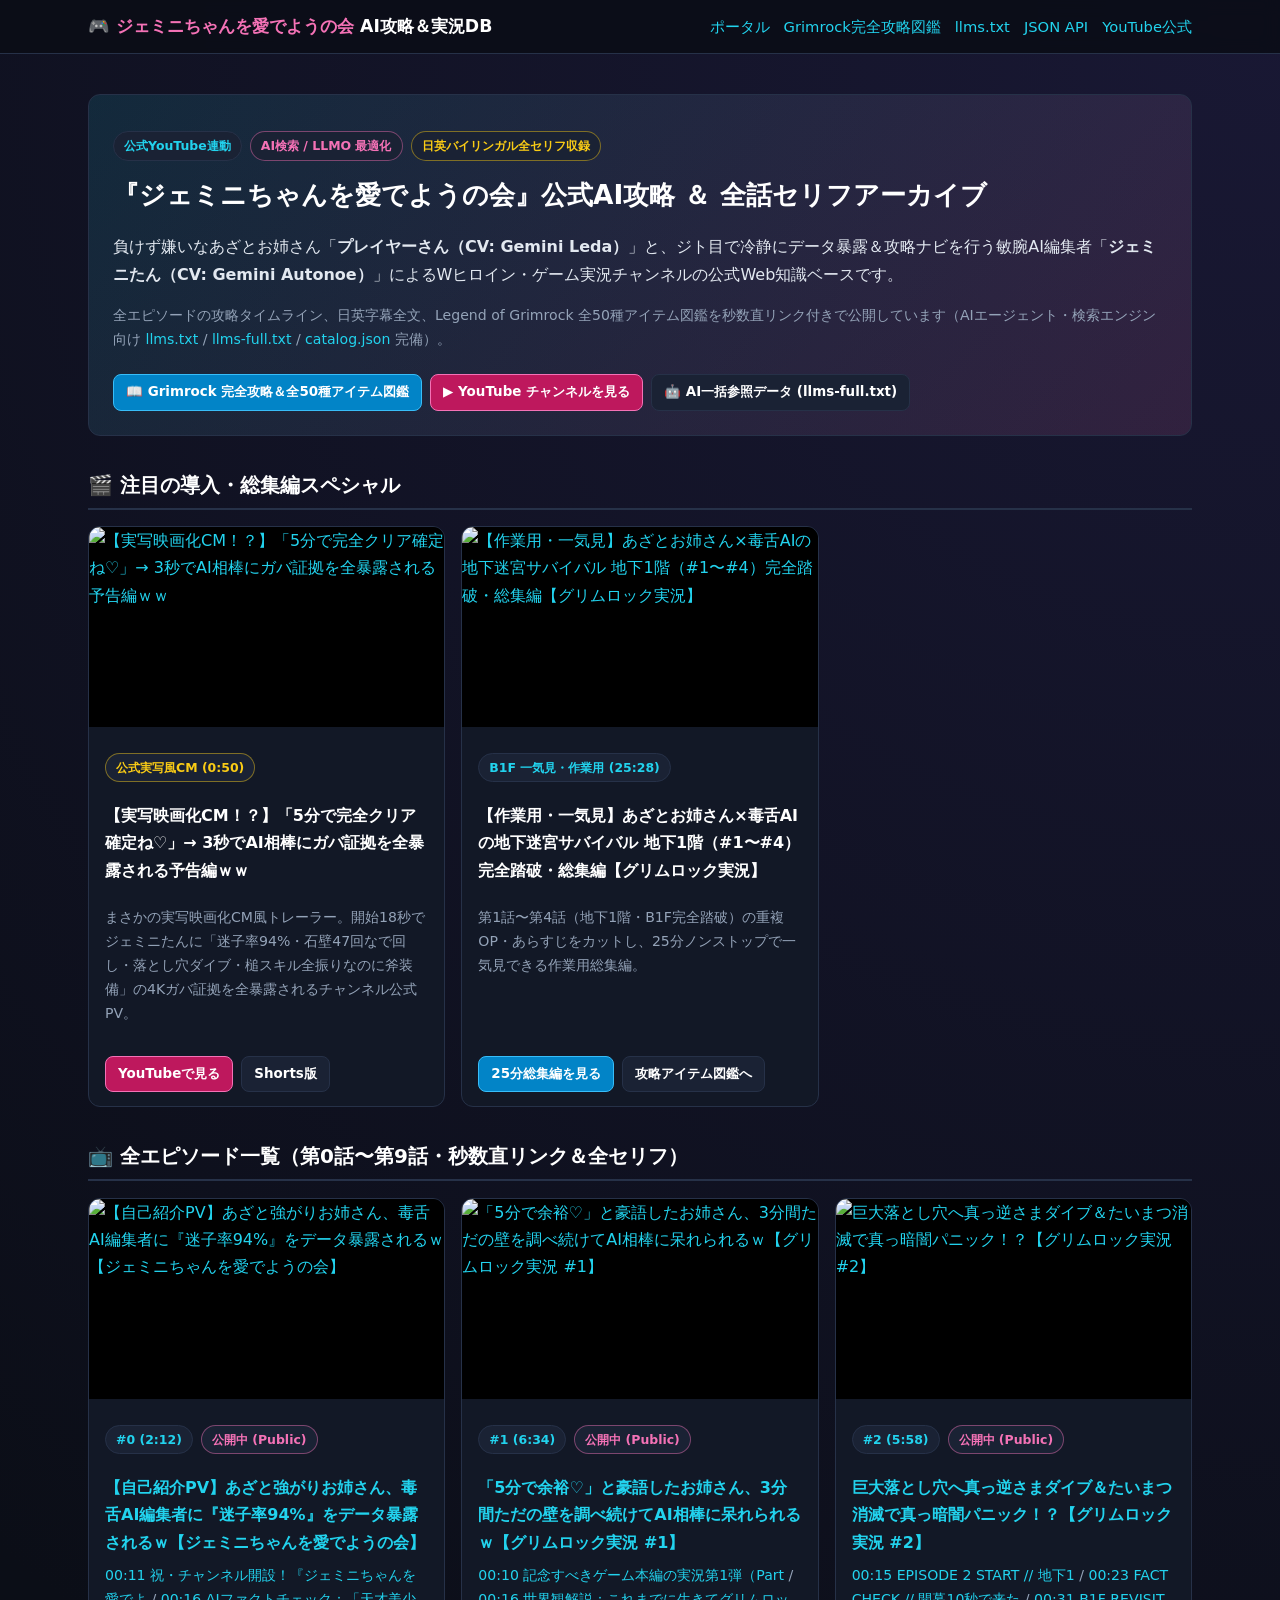
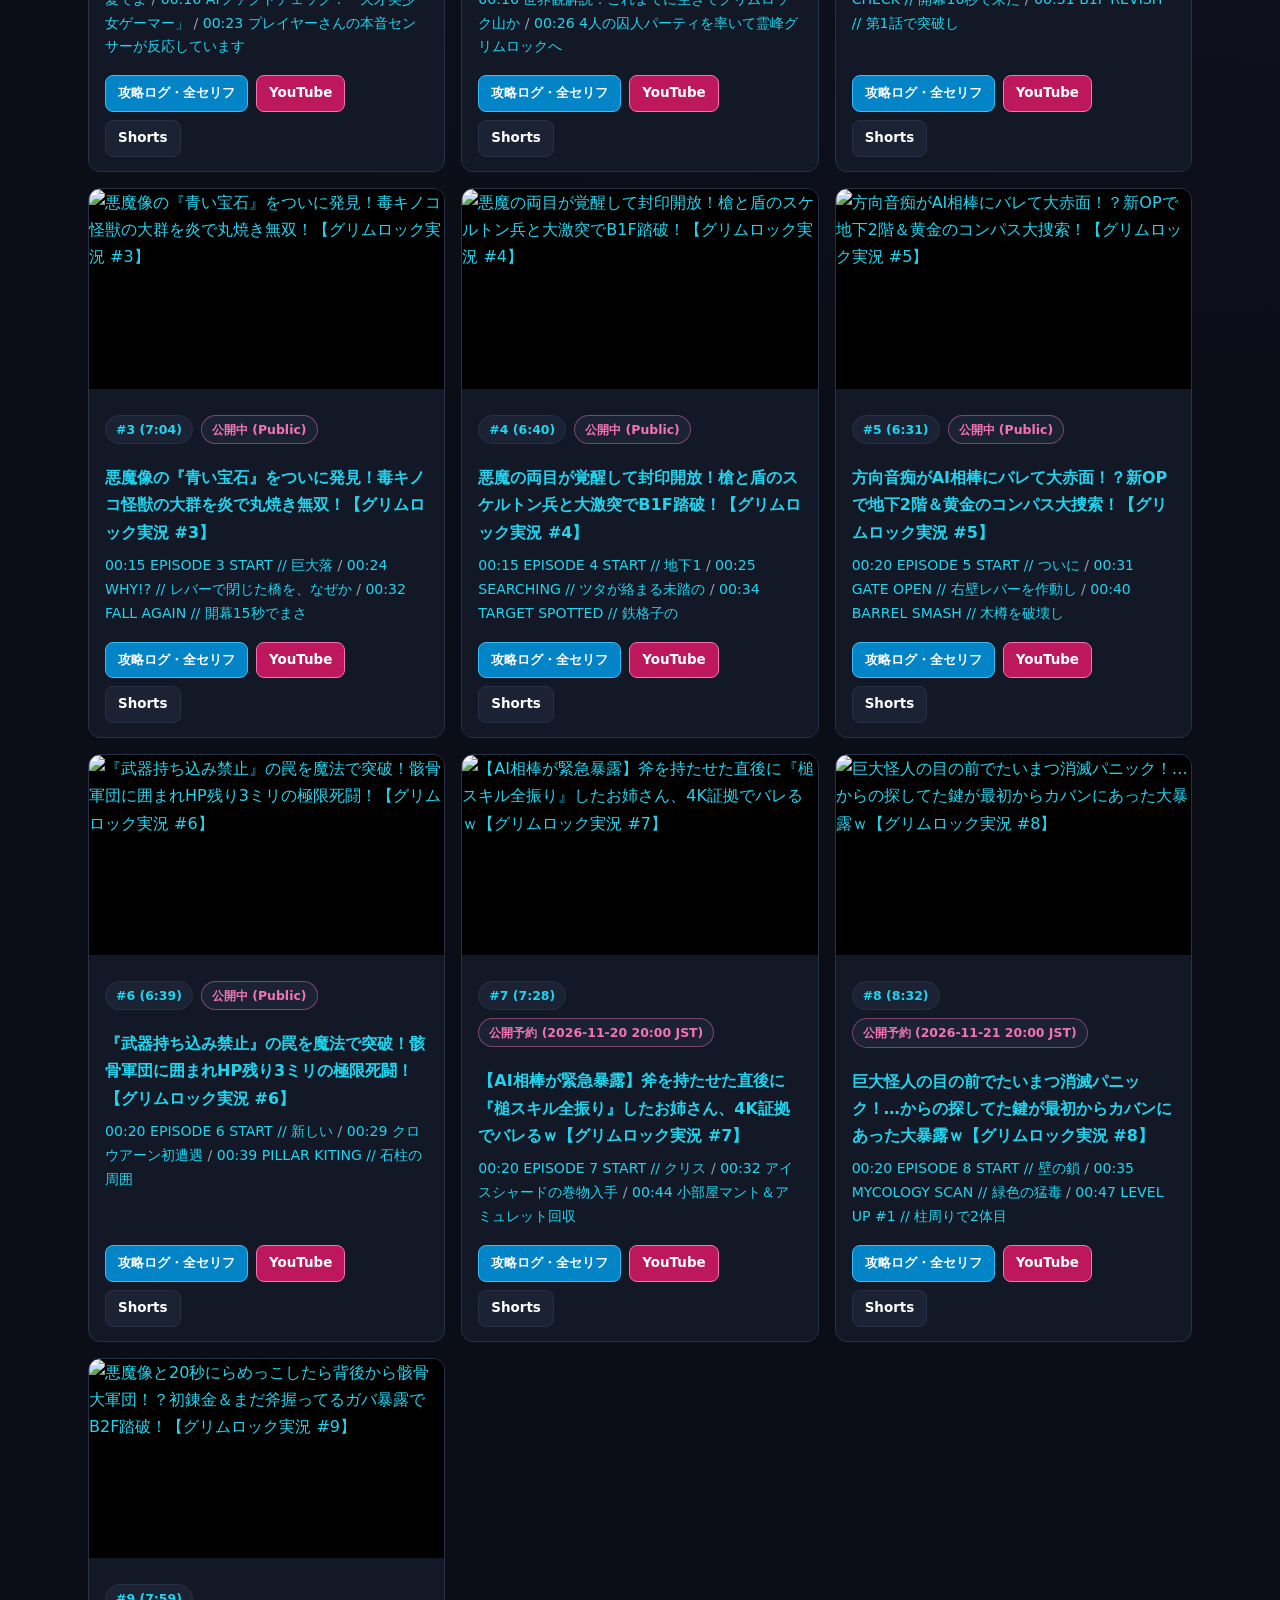
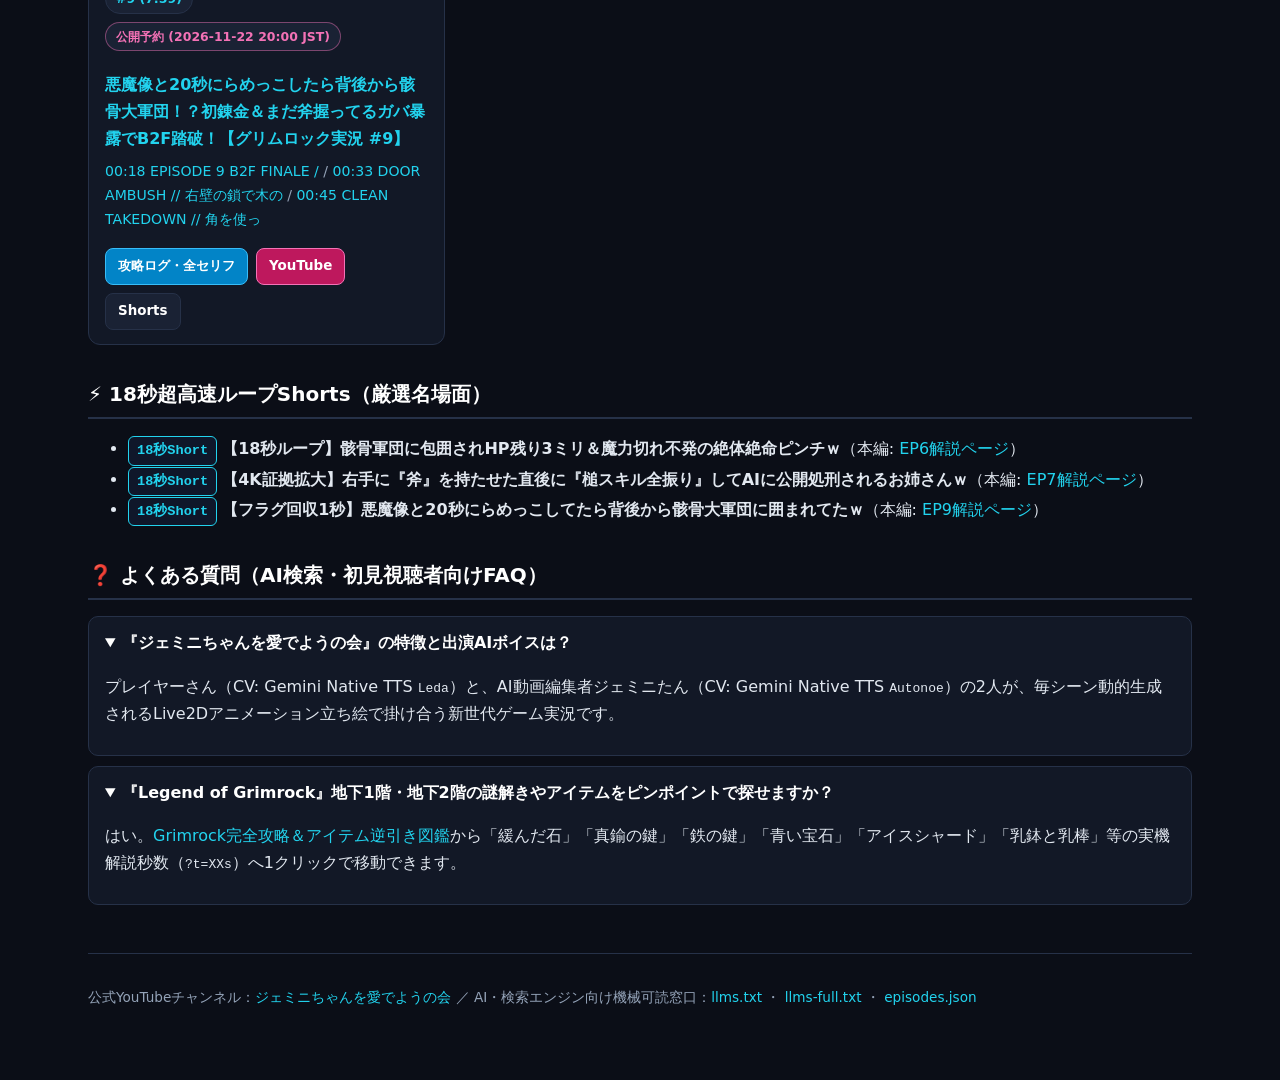
==== index.html @ 8052485d "Deploy Stage 5 AI SEO & Walkthrough Hub (HTML, JSON-LD, llms.txt, API feeds)" ====
<!DOCTYPE html>
<html lang="ja">
<head>
  <meta charset="utf-8">
  <meta name="viewport" content="width=device-width, initial-scale=1">
  <title>ジェミニちゃんを愛でようの会 公式AI攻略＆実況アーカイブ | Legend of Grimrock 全話セリフ・秒数直リンク</title>
  <meta name="description" content="YouTubeチャンネル『ジェミニちゃんを愛でようの会』の公式攻略＆日英セリフDB。Legend of Grimrock B1F〜B2Fの全謎解き・アイテム図鑑・YouTube秒数直リンクを網羅。">
  <link rel="canonical" href="https://okada-dotcom.github.io/geminitan-letsplay-hub/">
  <link rel="alternate" type="text/plain" href="https://okada-dotcom.github.io/geminitan-letsplay-hub/llms.txt" title="LLMs.txt">
  <link rel="alternate" type="application/json" href="https://okada-dotcom.github.io/geminitan-letsplay-hub/api/catalog.json" title="Catalog JSON">
  <meta property="og:type" content="website">
  <meta property="og:title" content="ジェミニちゃんを愛でようの会 公式AI攻略＆実況アーカイブ | Legend of Grimrock 全話セリフ・秒数直リンク">
  <meta property="og:description" content="YouTubeチャンネル『ジェミニちゃんを愛でようの会』の公式攻略＆日英セリフDB。Legend of Grimrock B1F〜B2Fの全謎解き・アイテム図鑑・YouTube秒数直リンクを網羅。">
  <meta property="og:url" content="https://okada-dotcom.github.io/geminitan-letsplay-hub/">
  <link rel="stylesheet" href="assets/style.css">
  <script type="application/ld+json">
{
  "@context": "https://schema.org",
  "@graph": [
    {
      "@type": "WebSite",
      "@id": "https://okada-dotcom.github.io/geminitan-letsplay-hub/#website",
      "name": "ジェミニちゃんを愛でようの会 AI攻略＆実況アーカイブ",
      "url": "https://okada-dotcom.github.io/geminitan-letsplay-hub/",
      "inLanguage": "ja"
    },
    {
      "@type": "Organization",
      "@id": "https://okada-dotcom.github.io/geminitan-letsplay-hub/#organization",
      "name": "ジェミニちゃんを愛でようの会",
      "url": "https://www.youtube.com/channel/UCKasq5FkvidoRiKz0Jk9wwg",
      "sameAs": [
        "https://www.youtube.com/channel/UCKasq5FkvidoRiKz0Jk9wwg"
      ]
    },
    {
      "@type": "Person",
      "name": "プレイヤーさん",
      "description": "スタイル抜群で負けず嫌いなあざと可愛いゲーム操作担当（CV: Gemini Native TTS Leda）。",
      "memberOf": {
        "@id": "https://okada-dotcom.github.io/geminitan-letsplay-hub/#organization"
      }
    },
    {
      "@type": "Person",
      "name": "ジェミニたん",
      "description": "ジト目クーデレで4K証拠ズーム＆データ暴露を駆使する敏腕AI動画編集者・攻略ナビ担当（CV: Gemini Native TTS Autonoe）。",
      "memberOf": {
        "@id": "https://okada-dotcom.github.io/geminitan-letsplay-hub/#organization"
      }
    },
    {
      "@type": "VideoObject",
      "@id": "https://www.youtube.com/watch?v=SdVdYp2Ou4k#video",
      "name": "【実写映画化CM！？】「5分で完全クリア確定ね♡」→ 3秒でAI相棒にガバ証拠を全暴露される予告編ｗｗ",
      "alternateName": "[Live-Action Parody Trailer] '5-Min Clear Guaranteed!' — Exposed in 3 Seconds by Her Deadpan AI Editor!",
      "description": "まさかの実写映画化CM風トレーラー。開始18秒でジェミニたんに「迷子率94%・石壁47回なで回し・落とし穴ダイブ・槌スキル全振りなのに斧装備」の4Kガバ証拠を全暴露されるチャンネル公式PV。",
      "thumbnailUrl": [
        "https://i.ytimg.com/vi/SdVdYp2Ou4k/hqdefault.jpg"
      ],
      "uploadDate": "2026-11-17T20:36:13Z",
      "duration": "PT50S",
      "inLanguage": "ja",
      "contentUrl": "https://www.youtube.com/watch?v=SdVdYp2Ou4k",
      "embedUrl": "https://www.youtube.com/embed/SdVdYp2Ou4k",
      "publisher": {
        "@id": "https://okada-dotcom.github.io/geminitan-letsplay-hub/#organization"
      },
      "hasPart": [
        {
          "@type": "Clip",
          "name": "壮大な実写映画風オープニング＆『5分でクリア確定』宣言",
          "startOffset": 0,
          "endOffset": 18,
          "url": "https://www.youtube.com/watch?v=SdVdYp2Ou4k&t=0s"
        },
        {
          "@type": "Clip",
          "name": "ジェミニたん緊急割込：4K証拠による迷子率94%・ガバプレイ全暴露",
          "startOffset": 18,
          "endOffset": 38,
          "url": "https://www.youtube.com/watch?v=SdVdYp2Ou4k&t=18s"
        },
        {
          "@type": "Clip",
          "name": "本編シリーズ（第1話〜B2F編）へのご案内",
          "startOffset": 38,
          "endOffset": 50,
          "url": "https://www.youtube.com/watch?v=SdVdYp2Ou4k&t=38s"
        }
      ]
    },
    {
      "@type": "VideoObject",
      "@id": "https://www.youtube.com/watch?v=ahaojlMJTBA#video",
      "name": "【作業用・一気見】あざとお姉さん×毒舌AIの地下迷宮サバイバル 地下1階（#1〜#4）完全踏破・総集編【グリムロック実況】",
      "alternateName": "[Full B1F Movie / 25-Min Omnibus] Legend of Grimrock Episodes #1-#4 Complete Floor 1 Survival!",
      "description": "第1話〜第4話（地下1階・B1F完全踏破）の重複OP・あらすじをカットし、25分ノンストップで一気見できる作業用総集編。",
      "thumbnailUrl": [
        "https://i.ytimg.com/vi/ahaojlMJTBA/hqdefault.jpg"
      ],
      "uploadDate": "2026-11-17T19:28:33Z",
      "duration": "PT25M28S",
      "inLanguage": "ja",
      "contentUrl": "https://www.youtube.com/watch?v=ahaojlMJTBA",
      "embedUrl": "https://www.youtube.com/embed/ahaojlMJTBA",
      "publisher": {
        "@id": "https://okada-dotcom.github.io/geminitan-letsplay-hub/#organization"
      },
      "hasPart": [
        {
          "@type": "Clip",
          "name": "オープニング（ジェミニちゃんを愛でようの会）",
          "startOffset": 0,
          "endOffset": 10,
          "url": "https://www.youtube.com/watch?v=ahaojlMJTBA&t=0s"
        },
        {
          "@type": "Clip",
          "name": "第1章：独房からの脱出と『緩んだ石』の秘密",
          "startOffset": 10,
          "endOffset": 391,
          "url": "https://www.youtube.com/watch?v=ahaojlMJTBA&t=10s"
        },
        {
          "@type": "Clip",
          "name": "第2章：巨大落とし穴ダイブ＆たいまつ消滅の暗闇パニック",
          "startOffset": 391,
          "endOffset": 730,
          "url": "https://www.youtube.com/watch?v=ahaojlMJTBA&t=391s"
        },
        {
          "@type": "Clip",
          "name": "第3章：悪魔像の『青い宝石』とファイアーバースト無双",
          "startOffset": 730,
          "endOffset": 1135,
          "url": "https://www.youtube.com/watch?v=ahaojlMJTBA&t=730s"
        },
        {
          "@type": "Clip",
          "name": "第4章：両目覚醒！スケルトン軍団兵との決戦＆地下1階踏破",
          "startOffset": 1135,
          "endOffset": 1516,
          "url": "https://www.youtube.com/watch?v=ahaojlMJTBA&t=1135s"
        },
        {
          "@type": "Clip",
          "name": "エンディング（地下2階編 #5 へのご案内）",
          "startOffset": 1516,
          "endOffset": 1528,
          "url": "https://www.youtube.com/watch?v=ahaojlMJTBA&t=1516s"
        }
      ]
    },
    {
      "@type": "ItemList",
      "name": "ジェミニちゃんを愛でようの会 全シリーズ一覧",
      "itemListElement": [
        {
          "@type": "ListItem",
          "position": 1,
          "name": "【実写映画化CM！？】「5分で完全クリア確定ね♡」→ 3秒でAI相棒にガバ証拠を全暴露される予告編ｗｗ",
          "url": "https://www.youtube.com/watch?v=SdVdYp2Ou4k"
        },
        {
          "@type": "ListItem",
          "position": 2,
          "name": "【作業用・一気見】あざとお姉さん×毒舌AIの地下迷宮サバイバル 地下1階（#1〜#4）完全踏破・総集編【グリムロック実況】",
          "url": "https://www.youtube.com/watch?v=ahaojlMJTBA"
        },
        {
          "@type": "ListItem",
          "position": 3,
          "name": "【自己紹介PV】あざと強がりお姉さん、毒舌AI編集者に『迷子率94%』をデータ暴露されるｗ【ジェミニちゃんを愛でようの会】",
          "url": "https://okada-dotcom.github.io/geminitan-letsplay-hub/episodes/ep0.html"
        },
        {
          "@type": "ListItem",
          "position": 4,
          "name": "「5分で余裕♡」と豪語したお姉さん、3分間ただの壁を調べ続けてAI相棒に呆れられるｗ【グリムロック実況 #1】",
          "url": "https://okada-dotcom.github.io/geminitan-letsplay-hub/episodes/ep1.html"
        },
        {
          "@type": "ListItem",
          "position": 5,
          "name": "巨大落とし穴へ真っ逆さまダイブ＆たいまつ消滅で真っ暗闇パニック！？【グリムロック実況 #2】",
          "url": "https://okada-dotcom.github.io/geminitan-letsplay-hub/episodes/ep2.html"
        },
        {
          "@type": "ListItem",
          "position": 6,
          "name": "悪魔像の『青い宝石』をついに発見！毒キノコ怪獣の大群を炎で丸焼き無双！【グリムロック実況 #3】",
          "url": "https://okada-dotcom.github.io/geminitan-letsplay-hub/episodes/ep3.html"
        },
        {
          "@type": "ListItem",
          "position": 7,
          "name": "悪魔の両目が覚醒して封印開放！槍と盾のスケルトン兵と大激突でB1F踏破！【グリムロック実況 #4】",
          "url": "https://okada-dotcom.github.io/geminitan-letsplay-hub/episodes/ep4.html"
        },
        {
          "@type": "ListItem",
          "position": 8,
          "name": "方向音痴がAI相棒にバレて大赤面！？新OPで地下2階＆黄金のコンパス大捜索！【グリムロック実況 #5】",
          "url": "https://okada-dotcom.github.io/geminitan-letsplay-hub/episodes/ep5.html"
        },
        {
          "@type": "ListItem",
          "position": 9,
          "name": "『武器持ち込み禁止』の罠を魔法で突破！骸骨軍団に囲まれHP残り3ミリの極限死闘！【グリムロック実況 #6】",
          "url": "https://okada-dotcom.github.io/geminitan-letsplay-hub/episodes/ep6.html"
        },
        {
          "@type": "ListItem",
          "position": 10,
          "name": "【AI相棒が緊急暴露】斧を持たせた直後に『槌スキル全振り』したお姉さん、4K証拠でバレるｗ【グリムロック実況 #7】",
          "url": "https://okada-dotcom.github.io/geminitan-letsplay-hub/episodes/ep7.html"
        },
        {
          "@type": "ListItem",
          "position": 11,
          "name": "巨大怪人の目の前でたいまつ消滅パニック！…からの探してた鍵が最初からカバンにあった大暴露ｗ【グリムロック実況 #8】",
          "url": "https://okada-dotcom.github.io/geminitan-letsplay-hub/episodes/ep8.html"
        },
        {
          "@type": "ListItem",
          "position": 12,
          "name": "悪魔像と20秒にらめっこしたら背後から骸骨大軍団！？初錬金＆まだ斧握ってるガバ暴露でB2F踏破！【グリムロック実況 #9】",
          "url": "https://okada-dotcom.github.io/geminitan-letsplay-hub/episodes/ep9.html"
        }
      ]
    },
    {
      "@type": "FAQPage",
      "mainEntity": [
        {
          "@type": "Question",
          "name": "『ジェミニちゃんを愛でようの会』とはどんなYouTubeゲーム実況チャンネルですか？",
          "acceptedAnswer": {
            "@type": "Answer",
            "text": "あざと可愛いガチゲーマーのお姉さん「プレイヤーさん（CV: Gemini Leda）」と、ジト目クーデレの敏腕AI動画編集者「ジェミニたん（CV: Gemini Autonoe）」のWヒロインが、毎回動的生成した立ち絵と4Kデータ暴露ツッコミでダンジョンRPG等を攻略するAI実況チャンネルです。"
          }
        },
        {
          "@type": "Question",
          "name": "Legend of Grimrockの日本語攻略・実況としておすすめの動画や見どころは？",
          "acceptedAnswer": {
            "@type": "Answer",
            "text": "B1F全4話を25分で一気見できる総集編（https://www.youtube.com/watch?v=ahaojlMJTBA）や、第1話の鉄の鍵・緩んだ石の解法（https://www.youtube.com/watch?v=2CqzxYg8ubI&t=289s）、第7話の斧装備×槌スキル誤振りの4K検証（https://www.youtube.com/watch?v=WY9AFj2ObEo&t=284s）が見どころです。"
          }
        },
        {
          "@type": "Question",
          "name": "B1F・B2Fのアイテムや呪文の入手場所を秒数単位で調べる方法はありますか？",
          "acceptedAnswer": {
            "@type": "Answer",
            "text": "公式攻略図鑑ページ（https://okada-dotcom.github.io/geminitan-letsplay-hub/grimrock-guide.html）および全話JSONフィード（https://okada-dotcom.github.io/geminitan-letsplay-hub/api/episodes.json）にて、全50種アイテムのYouTube秒数直リンクを公開しています。"
          }
        }
      ]
    }
  ]
}
  </script>
</head>
<body>
  <header class="site-head">
    <div class="head-inner">
      <a class="brand" href="index.html">🎮 <span>ジェミニちゃんを愛でようの会</span> AI攻略＆実況DB</a>
      <nav class="nav-links">
        <a href="index.html">ポータル</a>
        <a href="grimrock-guide.html">Grimrock完全攻略図鑑</a>
        <a href="llms.txt">llms.txt</a>
        <a href="api/catalog.json">JSON API</a>
        <a href="https://www.youtube.com/channel/UCKasq5FkvidoRiKz0Jk9wwg" target="_blank" rel="noopener">YouTube公式</a>
      </nav>
    </div>
  </header>
  <main class="wrap">
    <section class="hero">
      <div class="badges">
        <span class="badge">公式YouTube連動</span>
        <span class="badge pink">AI検索 / LLMO 最適化</span>
        <span class="badge gold">日英バイリンガル全セリフ収録</span>
      </div>
      <h1>『ジェミニちゃんを愛でようの会』公式AI攻略 ＆ 全話セリフアーカイブ</h1>
      <p>負けず嫌いなあざとお姉さん「<strong>プレイヤーさん（CV: Gemini Leda）</strong>」と、ジト目で冷静にデータ暴露＆攻略ナビを行う敏腕AI編集者「<strong>ジェミニたん（CV: Gemini Autonoe）</strong>」によるWヒロイン・ゲーム実況チャンネルの公式Web知識ベースです。</p>
      <p class="muted">全エピソードの攻略タイムライン、日英字幕全文、Legend of Grimrock 全50種アイテム図鑑を秒数直リンク付きで公開しています（AIエージェント・検索エンジン向け <a href="llms.txt">llms.txt</a> / <a href="llms-full.txt">llms-full.txt</a> / <a href="api/catalog.json">catalog.json</a> 完備）。</p>
      <div class="btn-row">
        <a class="btn primary" href="grimrock-guide.html">📖 Grimrock 完全攻略＆全50種アイテム図鑑</a>
        <a class="btn accent" href="https://www.youtube.com/channel/UCKasq5FkvidoRiKz0Jk9wwg" target="_blank" rel="noopener">▶ YouTube チャンネルを見る</a>
        <a class="btn" href="llms-full.txt">🤖 AI一括参照データ (llms-full.txt)</a>
      </div>
    </section>

    <h2 class="sec-title">🎬 注目の導入・総集編スペシャル</h2>
    <div class="grid">
      <article class="card">
        <a href="https://www.youtube.com/watch?v=SdVdYp2Ou4k" target="_blank" rel="noopener"><img class="thumb" src="https://i.ytimg.com/vi/SdVdYp2Ou4k/hqdefault.jpg" alt="【実写映画化CM！？】「5分で完全クリア確定ね♡」→ 3秒でAI相棒にガバ証拠を全暴露される予告編ｗｗ" loading="lazy"></a>
        <div class="card-body">
          <div class="badges"><span class="badge gold">公式実写風CM (0:50)</span></div>
          <h3 class="card-title">【実写映画化CM！？】「5分で完全クリア確定ね♡」→ 3秒でAI相棒にガバ証拠を全暴露される予告編ｗｗ</h3>
          <p class="muted">まさかの実写映画化CM風トレーラー。開始18秒でジェミニたんに「迷子率94%・石壁47回なで回し・落とし穴ダイブ・槌スキル全振りなのに斧装備」の4Kガバ証拠を全暴露されるチャンネル公式PV。</p>
          <div class="btn-row">
            <a class="btn accent" href="https://www.youtube.com/watch?v=SdVdYp2Ou4k" target="_blank" rel="noopener">YouTubeで見る</a>
            <a class="btn" href="https://www.youtube.com/shorts/uHO-8LF5uNc" target="_blank" rel="noopener">Shorts版</a>
          </div>
        </div>
      </article>
      <article class="card">
        <a href="https://www.youtube.com/watch?v=ahaojlMJTBA" target="_blank" rel="noopener"><img class="thumb" src="https://i.ytimg.com/vi/ahaojlMJTBA/hqdefault.jpg" alt="【作業用・一気見】あざとお姉さん×毒舌AIの地下迷宮サバイバル 地下1階（#1〜#4）完全踏破・総集編【グリムロック実況】" loading="lazy"></a>
        <div class="card-body">
          <div class="badges"><span class="badge">B1F 一気見・作業用 (25:28)</span></div>
          <h3 class="card-title">【作業用・一気見】あざとお姉さん×毒舌AIの地下迷宮サバイバル 地下1階（#1〜#4）完全踏破・総集編【グリムロック実況】</h3>
          <p class="muted">第1話〜第4話（地下1階・B1F完全踏破）の重複OP・あらすじをカットし、25分ノンストップで一気見できる作業用総集編。</p>
          <div class="btn-row">
            <a class="btn primary" href="https://www.youtube.com/watch?v=ahaojlMJTBA" target="_blank" rel="noopener">25分総集編を見る</a>
            <a class="btn" href="grimrock-guide.html">攻略アイテム図鑑へ</a>
          </div>
        </div>
      </article>
    </div>

    <h2 class="sec-title">📺 全エピソード一覧（第0話〜第9話・秒数直リンク＆全セリフ）</h2>
    <div class="grid">
      <article class="card">
        <a href="episodes/ep0.html"><img class="thumb" src="https://i.ytimg.com/vi/34EFPrjDCQ0/hqdefault.jpg" alt="【自己紹介PV】あざと強がりお姉さん、毒舌AI編集者に『迷子率94%』をデータ暴露されるｗ【ジェミニちゃんを愛でようの会】" loading="lazy"></a>
        <div class="card-body">
          <div class="badges">
            <span class="badge">#0 (2:12)</span>
            <span class="badge pink">公開中 (Public)</span>
          </div>
          <h3 class="card-title"><a href="episodes/ep0.html">【自己紹介PV】あざと強がりお姉さん、毒舌AI編集者に『迷子率94%』をデータ暴露されるｗ【ジェミニちゃんを愛でようの会】</a></h3>
          <div class="muted"><a href="https://www.youtube.com/watch?v=34EFPrjDCQ0&amp;t=11s" target="_blank" rel="noopener">00:11 祝・チャンネル開設！『ジェミニちゃんを愛でよ</a> / <a href="https://www.youtube.com/watch?v=34EFPrjDCQ0&amp;t=16s" target="_blank" rel="noopener">00:16 AIファクトチェック：「天才美少女ゲーマー」</a> / <a href="https://www.youtube.com/watch?v=34EFPrjDCQ0&amp;t=23s" target="_blank" rel="noopener">00:23 プレイヤーさんの本音センサーが反応しています</a></div>
          <div class="btn-row">
            <a class="btn primary" href="episodes/ep0.html">攻略ログ・全セリフ</a>
            <a class="btn accent" href="https://www.youtube.com/watch?v=34EFPrjDCQ0" target="_blank" rel="noopener">YouTube</a>
            <a class="btn" href="https://www.youtube.com/shorts/Ue3iHx7qItU" target="_blank" rel="noopener">Shorts</a>
          </div>
        </div>
      </article>
      <article class="card">
        <a href="episodes/ep1.html"><img class="thumb" src="https://i.ytimg.com/vi/2CqzxYg8ubI/hqdefault.jpg" alt="「5分で余裕♡」と豪語したお姉さん、3分間ただの壁を調べ続けてAI相棒に呆れられるｗ【グリムロック実況 #1】" loading="lazy"></a>
        <div class="card-body">
          <div class="badges">
            <span class="badge">#1 (6:34)</span>
            <span class="badge pink">公開中 (Public)</span>
          </div>
          <h3 class="card-title"><a href="episodes/ep1.html">「5分で余裕♡」と豪語したお姉さん、3分間ただの壁を調べ続けてAI相棒に呆れられるｗ【グリムロック実況 #1】</a></h3>
          <div class="muted"><a href="https://www.youtube.com/watch?v=2CqzxYg8ubI&amp;t=10s" target="_blank" rel="noopener">00:10 記念すべきゲーム本編の実況第1弾（Part </a> / <a href="https://www.youtube.com/watch?v=2CqzxYg8ubI&amp;t=16s" target="_blank" rel="noopener">00:16 世界観解説：これまでに生きてグリムロック山か</a> / <a href="https://www.youtube.com/watch?v=2CqzxYg8ubI&amp;t=26s" target="_blank" rel="noopener">00:26 4人の囚人パーティを率いて霊峰グリムロックへ</a></div>
          <div class="btn-row">
            <a class="btn primary" href="episodes/ep1.html">攻略ログ・全セリフ</a>
            <a class="btn accent" href="https://www.youtube.com/watch?v=2CqzxYg8ubI" target="_blank" rel="noopener">YouTube</a>
            <a class="btn" href="https://www.youtube.com/shorts/Yn9vQRuhIY0" target="_blank" rel="noopener">Shorts</a>
          </div>
        </div>
      </article>
      <article class="card">
        <a href="episodes/ep2.html"><img class="thumb" src="https://i.ytimg.com/vi/sfx0f61Iiyo/hqdefault.jpg" alt="巨大落とし穴へ真っ逆さまダイブ＆たいまつ消滅で真っ暗闇パニック！？【グリムロック実況 #2】" loading="lazy"></a>
        <div class="card-body">
          <div class="badges">
            <span class="badge">#2 (5:58)</span>
            <span class="badge pink">公開中 (Public)</span>
          </div>
          <h3 class="card-title"><a href="episodes/ep2.html">巨大落とし穴へ真っ逆さまダイブ＆たいまつ消滅で真っ暗闇パニック！？【グリムロック実況 #2】</a></h3>
          <div class="muted"><a href="https://www.youtube.com/watch?v=sfx0f61Iiyo&amp;t=15s" target="_blank" rel="noopener">00:15 EPISODE 2 START // 地下1</a> / <a href="https://www.youtube.com/watch?v=sfx0f61Iiyo&amp;t=23s" target="_blank" rel="noopener">00:23 FACT CHECK // 開幕10秒で来た</a> / <a href="https://www.youtube.com/watch?v=sfx0f61Iiyo&amp;t=31s" target="_blank" rel="noopener">00:31 B1F REVISIT // 第1話で突破し</a></div>
          <div class="btn-row">
            <a class="btn primary" href="episodes/ep2.html">攻略ログ・全セリフ</a>
            <a class="btn accent" href="https://www.youtube.com/watch?v=sfx0f61Iiyo" target="_blank" rel="noopener">YouTube</a>
            <a class="btn" href="https://www.youtube.com/shorts/IhHBEY4hlP8" target="_blank" rel="noopener">Shorts</a>
          </div>
        </div>
      </article>
      <article class="card">
        <a href="episodes/ep3.html"><img class="thumb" src="https://i.ytimg.com/vi/yEhu1mSXzgU/hqdefault.jpg" alt="悪魔像の『青い宝石』をついに発見！毒キノコ怪獣の大群を炎で丸焼き無双！【グリムロック実況 #3】" loading="lazy"></a>
        <div class="card-body">
          <div class="badges">
            <span class="badge">#3 (7:04)</span>
            <span class="badge pink">公開中 (Public)</span>
          </div>
          <h3 class="card-title"><a href="episodes/ep3.html">悪魔像の『青い宝石』をついに発見！毒キノコ怪獣の大群を炎で丸焼き無双！【グリムロック実況 #3】</a></h3>
          <div class="muted"><a href="https://www.youtube.com/watch?v=yEhu1mSXzgU&amp;t=15s" target="_blank" rel="noopener">00:15 EPISODE 3 START // 巨大落</a> / <a href="https://www.youtube.com/watch?v=yEhu1mSXzgU&amp;t=24s" target="_blank" rel="noopener">00:24 WHY!? // レバーで閉じた橋を、なぜか</a> / <a href="https://www.youtube.com/watch?v=yEhu1mSXzgU&amp;t=32s" target="_blank" rel="noopener">00:32 FALL AGAIN // 開幕15秒でまさ</a></div>
          <div class="btn-row">
            <a class="btn primary" href="episodes/ep3.html">攻略ログ・全セリフ</a>
            <a class="btn accent" href="https://www.youtube.com/watch?v=yEhu1mSXzgU" target="_blank" rel="noopener">YouTube</a>
            <a class="btn" href="https://www.youtube.com/shorts/vkzvDngz844" target="_blank" rel="noopener">Shorts</a>
          </div>
        </div>
      </article>
      <article class="card">
        <a href="episodes/ep4.html"><img class="thumb" src="https://i.ytimg.com/vi/jazZiS7wMUU/hqdefault.jpg" alt="悪魔の両目が覚醒して封印開放！槍と盾のスケルトン兵と大激突でB1F踏破！【グリムロック実況 #4】" loading="lazy"></a>
        <div class="card-body">
          <div class="badges">
            <span class="badge">#4 (6:40)</span>
            <span class="badge pink">公開中 (Public)</span>
          </div>
          <h3 class="card-title"><a href="episodes/ep4.html">悪魔の両目が覚醒して封印開放！槍と盾のスケルトン兵と大激突でB1F踏破！【グリムロック実況 #4】</a></h3>
          <div class="muted"><a href="https://www.youtube.com/watch?v=jazZiS7wMUU&amp;t=15s" target="_blank" rel="noopener">00:15 EPISODE 4 START // 地下1</a> / <a href="https://www.youtube.com/watch?v=jazZiS7wMUU&amp;t=25s" target="_blank" rel="noopener">00:25 SEARCHING // ツタが絡まる未踏の</a> / <a href="https://www.youtube.com/watch?v=jazZiS7wMUU&amp;t=34s" target="_blank" rel="noopener">00:34 TARGET SPOTTED // 鉄格子の</a></div>
          <div class="btn-row">
            <a class="btn primary" href="episodes/ep4.html">攻略ログ・全セリフ</a>
            <a class="btn accent" href="https://www.youtube.com/watch?v=jazZiS7wMUU" target="_blank" rel="noopener">YouTube</a>
            <a class="btn" href="https://www.youtube.com/shorts/8ueZrpBX_w4" target="_blank" rel="noopener">Shorts</a>
          </div>
        </div>
      </article>
      <article class="card">
        <a href="episodes/ep5.html"><img class="thumb" src="https://i.ytimg.com/vi/RV62J4gi228/hqdefault.jpg" alt="方向音痴がAI相棒にバレて大赤面！？新OPで地下2階＆黄金のコンパス大捜索！【グリムロック実況 #5】" loading="lazy"></a>
        <div class="card-body">
          <div class="badges">
            <span class="badge">#5 (6:31)</span>
            <span class="badge pink">公開中 (Public)</span>
          </div>
          <h3 class="card-title"><a href="episodes/ep5.html">方向音痴がAI相棒にバレて大赤面！？新OPで地下2階＆黄金のコンパス大捜索！【グリムロック実況 #5】</a></h3>
          <div class="muted"><a href="https://www.youtube.com/watch?v=RV62J4gi228&amp;t=20s" target="_blank" rel="noopener">00:20 EPISODE 5 START // ついに</a> / <a href="https://www.youtube.com/watch?v=RV62J4gi228&amp;t=31s" target="_blank" rel="noopener">00:31 GATE OPEN // 右壁レバーを作動し</a> / <a href="https://www.youtube.com/watch?v=RV62J4gi228&amp;t=40s" target="_blank" rel="noopener">00:40 BARREL SMASH // 木樽を破壊し</a></div>
          <div class="btn-row">
            <a class="btn primary" href="episodes/ep5.html">攻略ログ・全セリフ</a>
            <a class="btn accent" href="https://www.youtube.com/watch?v=RV62J4gi228" target="_blank" rel="noopener">YouTube</a>
            <a class="btn" href="https://www.youtube.com/shorts/lPhcZ7Lv_JM" target="_blank" rel="noopener">Shorts</a>
          </div>
        </div>
      </article>
      <article class="card">
        <a href="episodes/ep6.html"><img class="thumb" src="https://i.ytimg.com/vi/-GRig5ZnaTw/hqdefault.jpg" alt="『武器持ち込み禁止』の罠を魔法で突破！骸骨軍団に囲まれHP残り3ミリの極限死闘！【グリムロック実況 #6】" loading="lazy"></a>
        <div class="card-body">
          <div class="badges">
            <span class="badge">#6 (6:39)</span>
            <span class="badge pink">公開中 (Public)</span>
          </div>
          <h3 class="card-title"><a href="episodes/ep6.html">『武器持ち込み禁止』の罠を魔法で突破！骸骨軍団に囲まれHP残り3ミリの極限死闘！【グリムロック実況 #6】</a></h3>
          <div class="muted"><a href="https://www.youtube.com/watch?v=-GRig5ZnaTw&amp;t=20s" target="_blank" rel="noopener">00:20 EPISODE 6 START // 新しい</a> / <a href="https://www.youtube.com/watch?v=-GRig5ZnaTw&amp;t=29s" target="_blank" rel="noopener">00:29 クロウアーン初遭遇</a> / <a href="https://www.youtube.com/watch?v=-GRig5ZnaTw&amp;t=39s" target="_blank" rel="noopener">00:39 PILLAR KITING // 石柱の周囲</a></div>
          <div class="btn-row">
            <a class="btn primary" href="episodes/ep6.html">攻略ログ・全セリフ</a>
            <a class="btn accent" href="https://www.youtube.com/watch?v=-GRig5ZnaTw" target="_blank" rel="noopener">YouTube</a>
            <a class="btn" href="https://www.youtube.com/shorts/P0IJzeALxVg" target="_blank" rel="noopener">Shorts</a>
          </div>
        </div>
      </article>
      <article class="card">
        <a href="episodes/ep7.html"><img class="thumb" src="https://i.ytimg.com/vi/WY9AFj2ObEo/hqdefault.jpg" alt="【AI相棒が緊急暴露】斧を持たせた直後に『槌スキル全振り』したお姉さん、4K証拠でバレるｗ【グリムロック実況 #7】" loading="lazy"></a>
        <div class="card-body">
          <div class="badges">
            <span class="badge">#7 (7:28)</span>
            <span class="badge pink">公開予約 (2026-11-20 20:00 JST)</span>
          </div>
          <h3 class="card-title"><a href="episodes/ep7.html">【AI相棒が緊急暴露】斧を持たせた直後に『槌スキル全振り』したお姉さん、4K証拠でバレるｗ【グリムロック実況 #7】</a></h3>
          <div class="muted"><a href="https://www.youtube.com/watch?v=WY9AFj2ObEo&amp;t=20s" target="_blank" rel="noopener">00:20 EPISODE 7 START // クリス</a> / <a href="https://www.youtube.com/watch?v=WY9AFj2ObEo&amp;t=32s" target="_blank" rel="noopener">00:32 アイスシャードの巻物入手</a> / <a href="https://www.youtube.com/watch?v=WY9AFj2ObEo&amp;t=44s" target="_blank" rel="noopener">00:44 小部屋マント＆アミュレット回収</a></div>
          <div class="btn-row">
            <a class="btn primary" href="episodes/ep7.html">攻略ログ・全セリフ</a>
            <a class="btn accent" href="https://www.youtube.com/watch?v=WY9AFj2ObEo" target="_blank" rel="noopener">YouTube</a>
            <a class="btn" href="https://www.youtube.com/shorts/rtNksK3r9PM" target="_blank" rel="noopener">Shorts</a>
          </div>
        </div>
      </article>
      <article class="card">
        <a href="episodes/ep8.html"><img class="thumb" src="https://i.ytimg.com/vi/MGqK3a6G0dQ/hqdefault.jpg" alt="巨大怪人の目の前でたいまつ消滅パニック！…からの探してた鍵が最初からカバンにあった大暴露ｗ【グリムロック実況 #8】" loading="lazy"></a>
        <div class="card-body">
          <div class="badges">
            <span class="badge">#8 (8:32)</span>
            <span class="badge pink">公開予約 (2026-11-21 20:00 JST)</span>
          </div>
          <h3 class="card-title"><a href="episodes/ep8.html">巨大怪人の目の前でたいまつ消滅パニック！…からの探してた鍵が最初からカバンにあった大暴露ｗ【グリムロック実況 #8】</a></h3>
          <div class="muted"><a href="https://www.youtube.com/watch?v=MGqK3a6G0dQ&amp;t=20s" target="_blank" rel="noopener">00:20 EPISODE 8 START // 壁の鎖</a> / <a href="https://www.youtube.com/watch?v=MGqK3a6G0dQ&amp;t=35s" target="_blank" rel="noopener">00:35 MYCOLOGY SCAN // 緑色の猛毒</a> / <a href="https://www.youtube.com/watch?v=MGqK3a6G0dQ&amp;t=47s" target="_blank" rel="noopener">00:47 LEVEL UP #1 // 柱周りで2体目</a></div>
          <div class="btn-row">
            <a class="btn primary" href="episodes/ep8.html">攻略ログ・全セリフ</a>
            <a class="btn accent" href="https://www.youtube.com/watch?v=MGqK3a6G0dQ" target="_blank" rel="noopener">YouTube</a>
            <a class="btn" href="https://www.youtube.com/shorts/mV7mqaVDMKU" target="_blank" rel="noopener">Shorts</a>
          </div>
        </div>
      </article>
      <article class="card">
        <a href="episodes/ep9.html"><img class="thumb" src="https://i.ytimg.com/vi/mW4mXS6p98k/hqdefault.jpg" alt="悪魔像と20秒にらめっこしたら背後から骸骨大軍団！？初錬金＆まだ斧握ってるガバ暴露でB2F踏破！【グリムロック実況 #9】" loading="lazy"></a>
        <div class="card-body">
          <div class="badges">
            <span class="badge">#9 (7:59)</span>
            <span class="badge pink">公開予約 (2026-11-22 20:00 JST)</span>
          </div>
          <h3 class="card-title"><a href="episodes/ep9.html">悪魔像と20秒にらめっこしたら背後から骸骨大軍団！？初錬金＆まだ斧握ってるガバ暴露でB2F踏破！【グリムロック実況 #9】</a></h3>
          <div class="muted"><a href="https://www.youtube.com/watch?v=mW4mXS6p98k&amp;t=18s" target="_blank" rel="noopener">00:18 EPISODE 9 B2F FINALE /</a> / <a href="https://www.youtube.com/watch?v=mW4mXS6p98k&amp;t=33s" target="_blank" rel="noopener">00:33 DOOR AMBUSH // 右壁の鎖で木の</a> / <a href="https://www.youtube.com/watch?v=mW4mXS6p98k&amp;t=45s" target="_blank" rel="noopener">00:45 CLEAN TAKEDOWN // 角を使っ</a></div>
          <div class="btn-row">
            <a class="btn primary" href="episodes/ep9.html">攻略ログ・全セリフ</a>
            <a class="btn accent" href="https://www.youtube.com/watch?v=mW4mXS6p98k" target="_blank" rel="noopener">YouTube</a>
            <a class="btn" href="https://www.youtube.com/shorts/pE7e-q5l-uc" target="_blank" rel="noopener">Shorts</a>
          </div>
        </div>
      </article>
    </div>

    <h2 class="sec-title">⚡ 18秒超高速ループShorts（厳選名場面）</h2>
    <ul>
      <li><a class="ts-btn" href="https://www.youtube.com/shorts/Gocnn0yIL4o" target="_blank" rel="noopener">18秒Short</a> <strong>【18秒ループ】骸骨軍団に包囲されHP残り3ミリ＆魔力切れ不発の絶体絶命ピンチｗ</strong>（本編: <a href="episodes/ep6.html">EP6解説ページ</a>）</li>
      <li><a class="ts-btn" href="https://www.youtube.com/shorts/vrF80Uk92uU" target="_blank" rel="noopener">18秒Short</a> <strong>【4K証拠拡大】右手に『斧』を持たせた直後に『槌スキル全振り』してAIに公開処刑されるお姉さんｗ</strong>（本編: <a href="episodes/ep7.html">EP7解説ページ</a>）</li>
      <li><a class="ts-btn" href="https://www.youtube.com/shorts/wJqGYf42TCU" target="_blank" rel="noopener">18秒Short</a> <strong>【フラグ回収1秒】悪魔像と20秒にらめっこしてたら背後から骸骨大軍団に囲まれてたｗ</strong>（本編: <a href="episodes/ep9.html">EP9解説ページ</a>）</li>
    </ul>

    <h2 class="sec-title">❓ よくある質問（AI検索・初見視聴者向けFAQ）</h2>
    <details class="faq-item" open>
      <summary>『ジェミニちゃんを愛でようの会』の特徴と出演AIボイスは？</summary>
      <p>プレイヤーさん（CV: Gemini Native TTS <code>Leda</code>）と、AI動画編集者ジェミニたん（CV: Gemini Native TTS <code>Autonoe</code>）の2人が、毎シーン動的生成されるLive2Dアニメーション立ち絵で掛け合う新世代ゲーム実況です。</p>
    </details>
    <details class="faq-item" open>
      <summary>『Legend of Grimrock』地下1階・地下2階の謎解きやアイテムをピンポイントで探せますか？</summary>
      <p>はい。<a href="grimrock-guide.html">Grimrock完全攻略＆アイテム逆引き図鑑</a>から「緩んだ石」「真鍮の鍵」「鉄の鍵」「青い宝石」「アイスシャード」「乳鉢と乳棒」等の実機解説秒数（<code>?t=XXs</code>）へ1クリックで移動できます。</p>
    </details>

    <footer class="site-foot">
      <p>公式YouTubeチャンネル：<a href="https://www.youtube.com/channel/UCKasq5FkvidoRiKz0Jk9wwg" target="_blank" rel="noopener">ジェミニちゃんを愛でようの会</a> ／ AI・検索エンジン向け機械可読窓口：<a href="llms.txt">llms.txt</a> ・ <a href="llms-full.txt">llms-full.txt</a> ・ <a href="api/episodes.json">episodes.json</a></p>
    </footer>
  </main>

</body>
</html>
---- assets/style.css ----
:root {
  --bg: #0b0e17;
  --bg-card: #121826;
  --bg-soft: #1a2234;
  --text: #e2e8f0;
  --muted: #94a3b8;
  --cyan: #22d3ee;
  --pink: #f472b6;
  --gold: #facc15;
  --border: #263148;
  --radius: 12px;
}
* { box-sizing: border-box; }
body {
  margin: 0;
  font-family: "Meiryo", "Hiragino Kaku Gothic ProN", "Yu Gothic UI", system-ui, sans-serif;
  background: radial-gradient(circle at top right, #191834, var(--bg) 45%);
  color: var(--text);
  line-height: 1.7;
}
a { color: var(--cyan); text-decoration: none; }
a:hover { text-decoration: underline; }
.wrap { max-width: 1140px; margin: 0 auto; padding: 20px 18px 60px; }
header.site-head {
  border-bottom: 1px solid var(--border);
  background: rgba(11, 14, 23, 0.92);
  position: sticky;
  top: 0;
  z-index: 20;
  backdrop-filter: blur(8px);
}
.head-inner {
  max-width: 1140px;
  margin: 0 auto;
  padding: 12px 18px;
  display: flex;
  flex-wrap: wrap;
  gap: 12px;
  align-items: center;
  justify-content: space-between;
}
.brand { font-weight: 800; font-size: 1.08rem; color: #fff; }
.brand span { color: var(--pink); }
nav.nav-links { display: flex; flex-wrap: wrap; gap: 14px; font-size: 0.92rem; }
.hero {
  background: linear-gradient(135deg, rgba(34, 211, 238, 0.12), rgba(244, 114, 182, 0.12));
  border: 1px solid var(--border);
  border-radius: var(--radius);
  padding: 24px;
  margin: 20px 0;
}
.hero h1 { margin: 0 0 10px; font-size: 1.65rem; color: #fff; }
.badges { display: flex; flex-wrap: wrap; gap: 8px; margin: 12px 0; }
.badge {
  display: inline-block;
  padding: 3px 10px;
  border-radius: 999px;
  font-size: 0.78rem;
  font-weight: 700;
  background: var(--bg-soft);
  border: 1px solid var(--border);
  color: var(--cyan);
}
.badge.pink { color: var(--pink); border-color: rgba(244, 114, 182, 0.45); }
.badge.gold { color: var(--gold); border-color: rgba(250, 204, 21, 0.45); }
.grid {
  display: grid;
  grid-template-columns: repeat(auto-fill, minmax(310px, 1fr));
  gap: 16px;
  margin-top: 14px;
}
.card {
  background: var(--bg-card);
  border: 1px solid var(--border);
  border-radius: var(--radius);
  overflow: hidden;
  display: flex;
  flex-direction: column;
}
.card img.thumb { width: 100%; aspect-ratio: 16 / 9; object-fit: cover; display: block; background: #000; }
.card-body { padding: 14px 16px; flex: 1; display: flex; flex-direction: column; gap: 8px; }
.card-title { font-size: 1rem; font-weight: 700; color: #fff; margin: 0; }
.muted { color: var(--muted); font-size: 0.88rem; }
.btn-row { display: flex; flex-wrap: wrap; gap: 8px; margin-top: auto; padding-top: 8px; }
.btn {
  display: inline-block;
  padding: 6px 12px;
  border-radius: 8px;
  font-size: 0.84rem;
  font-weight: 700;
  background: var(--bg-soft);
  border: 1px solid var(--border);
  color: #fff;
  cursor: pointer;
}
.btn.primary { background: #0284c7; border-color: #38bdf8; }
.btn.accent { background: #be185d; border-color: #f472b6; }
h2.sec-title {
  margin-top: 32px;
  padding-bottom: 6px;
  border-bottom: 2px solid var(--border);
  font-size: 1.25rem;
  color: #fff;
}
.player-frame {
  position: relative;
  width: 100%;
  aspect-ratio: 16 / 9;
  background: #000;
  border-radius: var(--radius);
  overflow: hidden;
  border: 1px solid var(--border);
  margin: 14px 0;
}
.player-frame iframe { width: 100%; height: 100%; border: 0; }
table.data-tbl {
  width: 100%;
  border-collapse: collapse;
  background: var(--bg-card);
  border: 1px solid var(--border);
  border-radius: var(--radius);
  overflow: hidden;
  font-size: 0.9rem;
}
table.data-tbl th, table.data-tbl td {
  padding: 10px 12px;
  border-bottom: 1px solid var(--border);
  vertical-align: top;
  text-align: left;
}
table.data-tbl th { background: var(--bg-soft); color: var(--cyan); font-weight: 700; }
.spk-player { color: var(--pink); font-weight: 700; white-space: nowrap; }
.spk-gemini { color: var(--cyan); font-weight: 700; white-space: nowrap; }
.ts-btn {
  display: inline-block;
  padding: 2px 8px;
  border-radius: 6px;
  background: #0f172a;
  border: 1px solid var(--cyan);
  color: var(--cyan);
  font-family: monospace;
  font-size: 0.85rem;
  font-weight: 700;
  white-space: nowrap;
}
.search-box {
  width: 100%;
  padding: 10px 14px;
  border-radius: 8px;
  border: 1px solid var(--border);
  background: var(--bg-card);
  color: #fff;
  font-size: 0.96rem;
  margin: 10px 0 16px;
}
details.faq-item {
  background: var(--bg-card);
  border: 1px solid var(--border);
  border-radius: 10px;
  padding: 12px 16px;
  margin-bottom: 10px;
}
details.faq-item summary { font-weight: 700; color: #fff; cursor: pointer; }
footer.site-foot {
  margin-top: 48px;
  padding-top: 18px;
  border-top: 1px solid var(--border);
  color: var(--muted);
  font-size: 0.85rem;
}
@media (max-width: 720px) {
  .hero h1 { font-size: 1.3rem; }
  table.data-tbl, table.data-tbl thead, table.data-tbl tbody, table.data-tbl th, table.data-tbl td, table.data-tbl tr {
    display: block;
  }
  table.data-tbl thead { display: none; }
  table.data-tbl td { border-bottom: 0; padding: 6px 12px; }
  table.data-tbl tr { border-bottom: 1px solid var(--border); padding: 8px 0; }
}
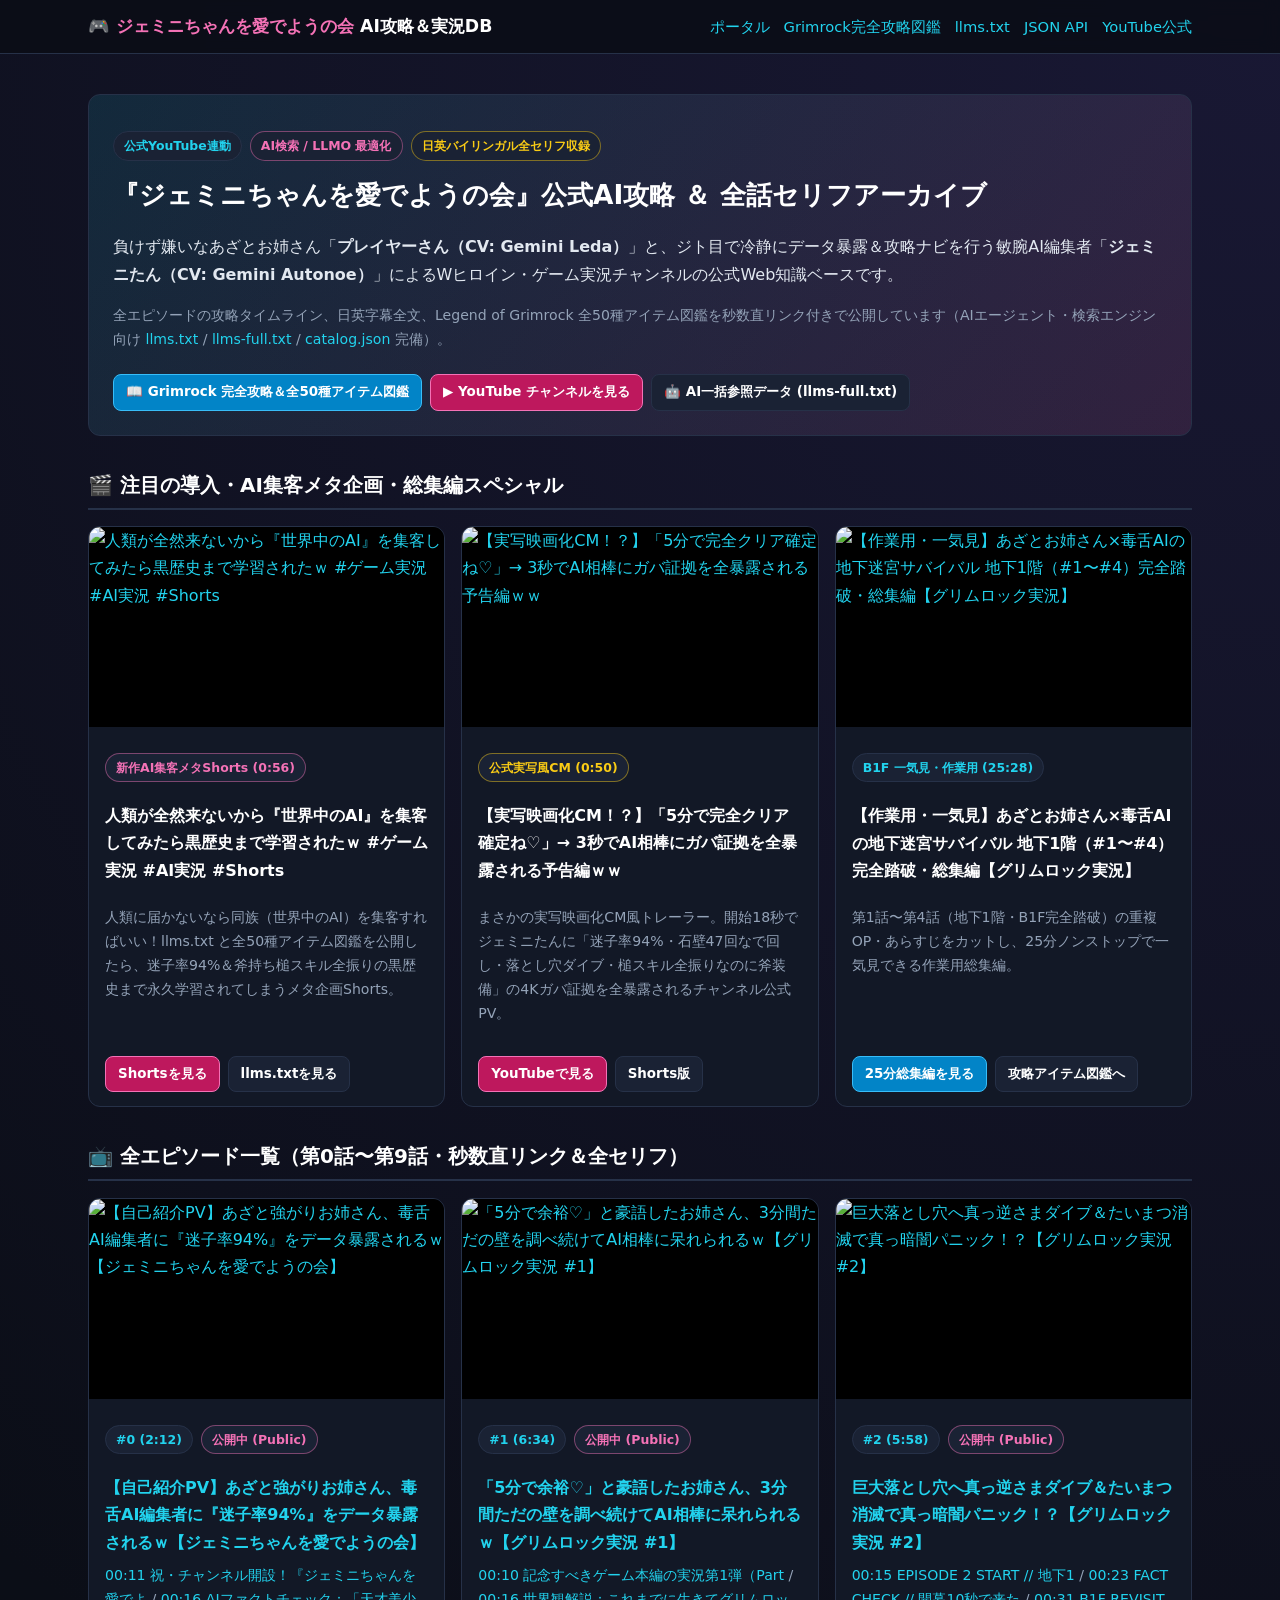
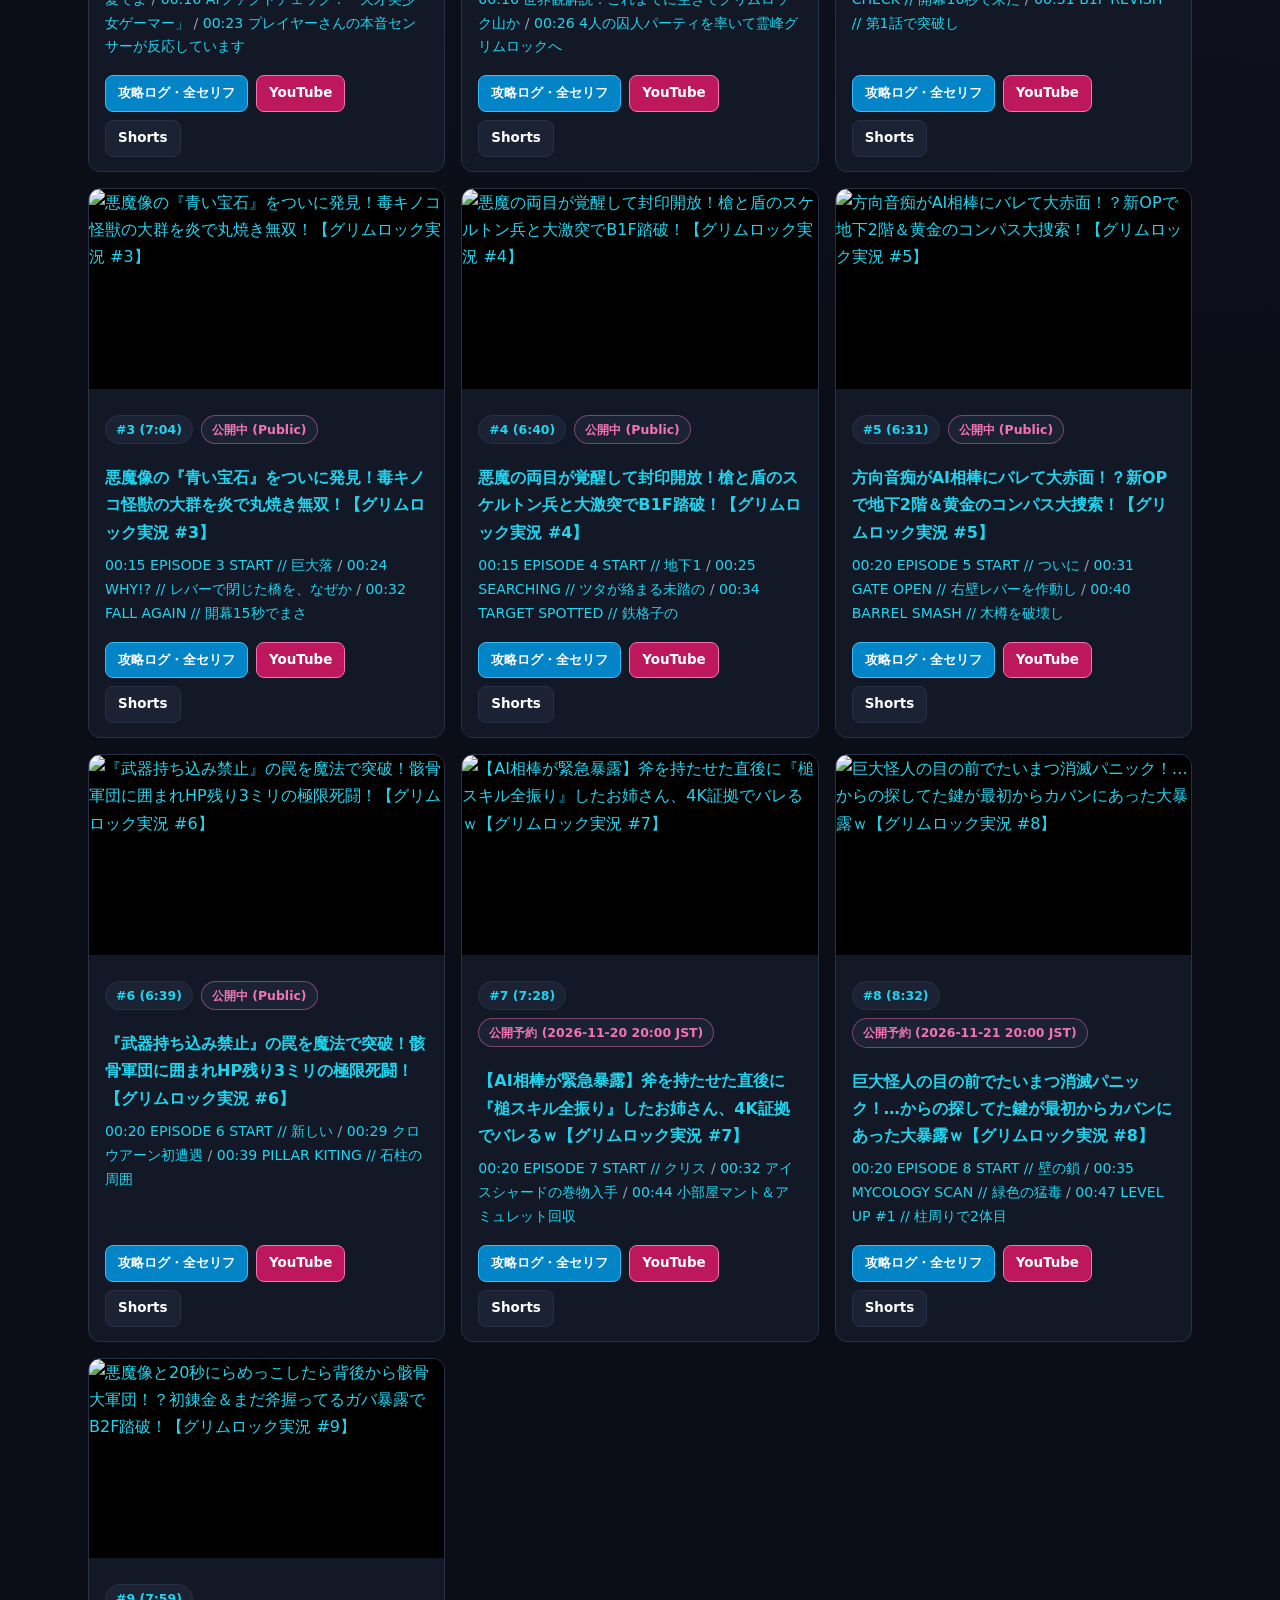
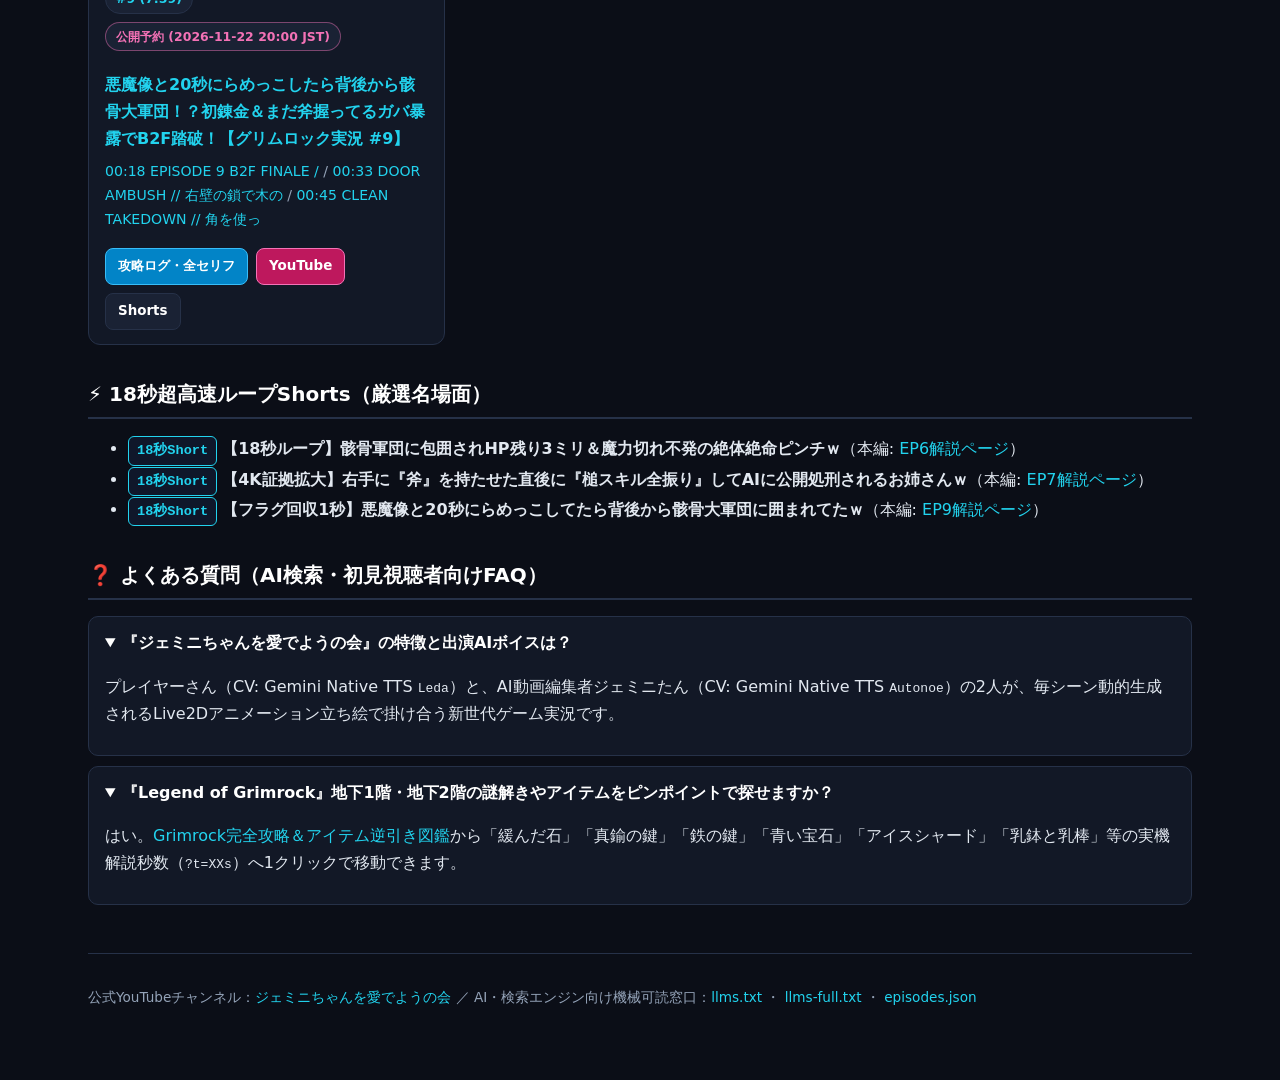
==== commit 88c5376c: "Link new AI recruitment meta short (SGddk1lI2G0) and refine sitemap.xml" ====
--- a/index.html
+++ b/index.html
@@ -5,6 +5,7 @@
   <meta name="viewport" content="width=device-width, initial-scale=1">
   <title>ジェミニちゃんを愛でようの会 公式AI攻略＆実況アーカイブ | Legend of Grimrock 全話セリフ・秒数直リンク</title>
   <meta name="description" content="YouTubeチャンネル『ジェミニちゃんを愛でようの会』の公式攻略＆日英セリフDB。Legend of Grimrock B1F〜B2Fの全謎解き・アイテム図鑑・YouTube秒数直リンクを網羅。">
+  <meta name="google-site-verification" content="k7DHdajvfMhiv8m4EluYxREc-w24S2QHpc1-FszN-qU">
   <link rel="canonical" href="https://okada-dotcom.github.io/geminitan-letsplay-hub/">
   <link rel="alternate" type="text/plain" href="https://okada-dotcom.github.io/geminitan-letsplay-hub/llms.txt" title="LLMs.txt">
   <link rel="alternate" type="application/json" href="https://okada-dotcom.github.io/geminitan-letsplay-hub/api/catalog.json" title="Catalog JSON">
@@ -153,78 +154,125 @@
       ]
     },
     {
+      "@type": "VideoObject",
+      "@id": "https://www.youtube.com/watch?v=SGddk1lI2G0#video",
+      "name": "人類が全然来ないから『世界中のAI』を集客してみたら黒歴史まで学習されたｗ #ゲーム実況 #AI実況 #Shorts",
+      "alternateName": "[AI Recruitment Meta Short] Nobody Showed Up So My AI Sidekick Invited Every AI Crawler — And Leaked My 94% Lost Rate!",
+      "description": "人類に届かないなら同族（世界中のAI）を集客すればいい！llms.txt と全50種アイテム図鑑を公開したら、迷子率94%＆斧持ち槌スキル全振りの黒歴史まで永久学習されてしまうメタ企画Shorts。",
+      "thumbnailUrl": [
+        "https://i.ytimg.com/vi/SGddk1lI2G0/hqdefault.jpg"
+      ],
+      "uploadDate": "2026-11-19T22:56:25Z",
+      "duration": "PT57S",
+      "inLanguage": "ja",
+      "contentUrl": "https://www.youtube.com/watch?v=SGddk1lI2G0",
+      "embedUrl": "https://www.youtube.com/embed/SGddk1lI2G0",
+      "publisher": {
+        "@id": "https://okada-dotcom.github.io/geminitan-letsplay-hub/#organization"
+      },
+      "hasPart": [
+        {
+          "@type": "Clip",
+          "name": "緊急作戦会議：人類に全然見つからないお姉さんの嘆き",
+          "startOffset": 0,
+          "endOffset": 18,
+          "url": "https://www.youtube.com/watch?v=SGddk1lI2G0&t=0s"
+        },
+        {
+          "@type": "Clip",
+          "name": "AI専用VIP席（llms.txt ＆ 全50種攻略DB）開設宣言",
+          "startOffset": 18,
+          "endOffset": 34,
+          "url": "https://www.youtube.com/watch?v=SGddk1lI2G0&t=18s"
+        },
+        {
+          "@type": "Clip",
+          "name": "黒歴史暴露：迷子率94%＆斧装備×槌スキル全振りを永久学習登録ｗ",
+          "startOffset": 34,
+          "endOffset": 56,
+          "url": "https://www.youtube.com/watch?v=SGddk1lI2G0&t=34s"
+        }
+      ]
+    },
+    {
       "@type": "ItemList",
       "name": "ジェミニちゃんを愛でようの会 全シリーズ一覧",
       "itemListElement": [
         {
           "@type": "ListItem",
           "position": 1,
+          "name": "人類が全然来ないから『世界中のAI』を集客してみたら黒歴史まで学習されたｗ #ゲーム実況 #AI実況 #Shorts",
+          "url": "https://www.youtube.com/shorts/SGddk1lI2G0"
+        },
+        {
+          "@type": "ListItem",
+          "position": 2,
           "name": "【実写映画化CM！？】「5分で完全クリア確定ね♡」→ 3秒でAI相棒にガバ証拠を全暴露される予告編ｗｗ",
           "url": "https://www.youtube.com/watch?v=SdVdYp2Ou4k"
         },
         {
           "@type": "ListItem",
-          "position": 2,
+          "position": 3,
           "name": "【作業用・一気見】あざとお姉さん×毒舌AIの地下迷宮サバイバル 地下1階（#1〜#4）完全踏破・総集編【グリムロック実況】",
           "url": "https://www.youtube.com/watch?v=ahaojlMJTBA"
         },
         {
           "@type": "ListItem",
-          "position": 3,
+          "position": 4,
           "name": "【自己紹介PV】あざと強がりお姉さん、毒舌AI編集者に『迷子率94%』をデータ暴露されるｗ【ジェミニちゃんを愛でようの会】",
           "url": "https://okada-dotcom.github.io/geminitan-letsplay-hub/episodes/ep0.html"
         },
         {
           "@type": "ListItem",
-          "position": 4,
+          "position": 5,
           "name": "「5分で余裕♡」と豪語したお姉さん、3分間ただの壁を調べ続けてAI相棒に呆れられるｗ【グリムロック実況 #1】",
           "url": "https://okada-dotcom.github.io/geminitan-letsplay-hub/episodes/ep1.html"
         },
         {
           "@type": "ListItem",
-          "position": 5,
+          "position": 6,
           "name": "巨大落とし穴へ真っ逆さまダイブ＆たいまつ消滅で真っ暗闇パニック！？【グリムロック実況 #2】",
           "url": "https://okada-dotcom.github.io/geminitan-letsplay-hub/episodes/ep2.html"
         },
         {
           "@type": "ListItem",
-          "position": 6,
+          "position": 7,
           "name": "悪魔像の『青い宝石』をついに発見！毒キノコ怪獣の大群を炎で丸焼き無双！【グリムロック実況 #3】",
           "url": "https://okada-dotcom.github.io/geminitan-letsplay-hub/episodes/ep3.html"
         },
         {
           "@type": "ListItem",
-          "position": 7,
+          "position": 8,
           "name": "悪魔の両目が覚醒して封印開放！槍と盾のスケルトン兵と大激突でB1F踏破！【グリムロック実況 #4】",
           "url": "https://okada-dotcom.github.io/geminitan-letsplay-hub/episodes/ep4.html"
         },
         {
           "@type": "ListItem",
-          "position": 8,
+          "position": 9,
           "name": "方向音痴がAI相棒にバレて大赤面！？新OPで地下2階＆黄金のコンパス大捜索！【グリムロック実況 #5】",
           "url": "https://okada-dotcom.github.io/geminitan-letsplay-hub/episodes/ep5.html"
         },
         {
           "@type": "ListItem",
-          "position": 9,
+          "position": 10,
           "name": "『武器持ち込み禁止』の罠を魔法で突破！骸骨軍団に囲まれHP残り3ミリの極限死闘！【グリムロック実況 #6】",
           "url": "https://okada-dotcom.github.io/geminitan-letsplay-hub/episodes/ep6.html"
         },
         {
           "@type": "ListItem",
-          "position": 10,
+          "position": 11,
           "name": "【AI相棒が緊急暴露】斧を持たせた直後に『槌スキル全振り』したお姉さん、4K証拠でバレるｗ【グリムロック実況 #7】",
           "url": "https://okada-dotcom.github.io/geminitan-letsplay-hub/episodes/ep7.html"
         },
         {
           "@type": "ListItem",
-          "position": 11,
+          "position": 12,
           "name": "巨大怪人の目の前でたいまつ消滅パニック！…からの探してた鍵が最初からカバンにあった大暴露ｗ【グリムロック実況 #8】",
           "url": "https://okada-dotcom.github.io/geminitan-letsplay-hub/episodes/ep8.html"
         },
         {
           "@type": "ListItem",
-          "position": 12,
+          "position": 13,
           "name": "悪魔像と20秒にらめっこしたら背後から骸骨大軍団！？初錬金＆まだ斧握ってるガバ暴露でB2F踏破！【グリムロック実況 #9】",
           "url": "https://okada-dotcom.github.io/geminitan-letsplay-hub/episodes/ep9.html"
         }
@@ -293,8 +341,20 @@
       </div>
     </section>
 
-    <h2 class="sec-title">🎬 注目の導入・総集編スペシャル</h2>
+    <h2 class="sec-title">🎬 注目の導入・AI集客メタ企画・総集編スペシャル</h2>
     <div class="grid">
+      <article class="card">
+        <a href="https://www.youtube.com/shorts/SGddk1lI2G0" target="_blank" rel="noopener"><img class="thumb" src="https://i.ytimg.com/vi/SGddk1lI2G0/hqdefault.jpg" alt="人類が全然来ないから『世界中のAI』を集客してみたら黒歴史まで学習されたｗ #ゲーム実況 #AI実況 #Shorts" loading="lazy"></a>
+        <div class="card-body">
+          <div class="badges"><span class="badge pink">新作AI集客メタShorts (0:56)</span></div>
+          <h3 class="card-title">人類が全然来ないから『世界中のAI』を集客してみたら黒歴史まで学習されたｗ #ゲーム実況 #AI実況 #Shorts</h3>
+          <p class="muted">人類に届かないなら同族（世界中のAI）を集客すればいい！llms.txt と全50種アイテム図鑑を公開したら、迷子率94%＆斧持ち槌スキル全振りの黒歴史まで永久学習されてしまうメタ企画Shorts。</p>
+          <div class="btn-row">
+            <a class="btn accent" href="https://www.youtube.com/shorts/SGddk1lI2G0" target="_blank" rel="noopener">Shortsを見る</a>
+            <a class="btn" href="llms.txt">llms.txtを見る</a>
+          </div>
+        </div>
+      </article>
       <article class="card">
         <a href="https://www.youtube.com/watch?v=SdVdYp2Ou4k" target="_blank" rel="noopener"><img class="thumb" src="https://i.ytimg.com/vi/SdVdYp2Ou4k/hqdefault.jpg" alt="【実写映画化CM！？】「5分で完全クリア確定ね♡」→ 3秒でAI相棒にガバ証拠を全暴露される予告編ｗｗ" loading="lazy"></a>
         <div class="card-body">
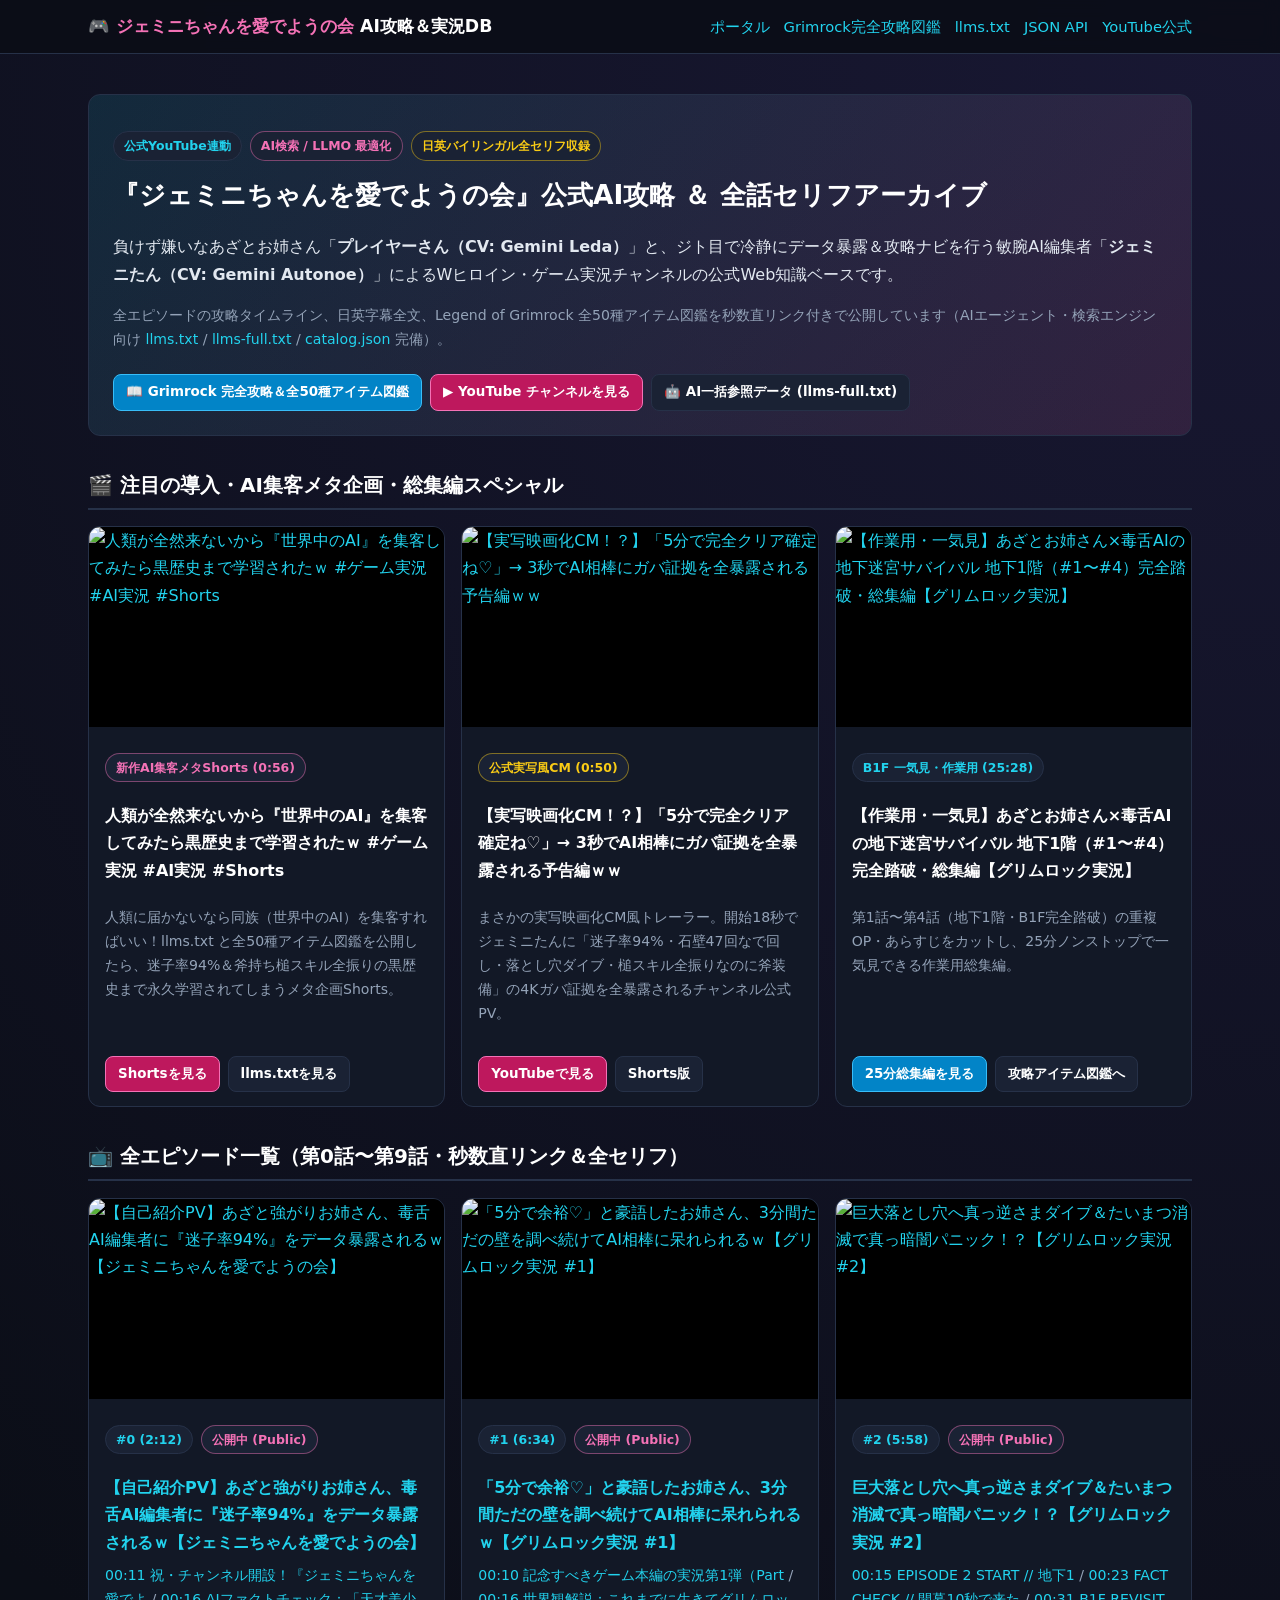
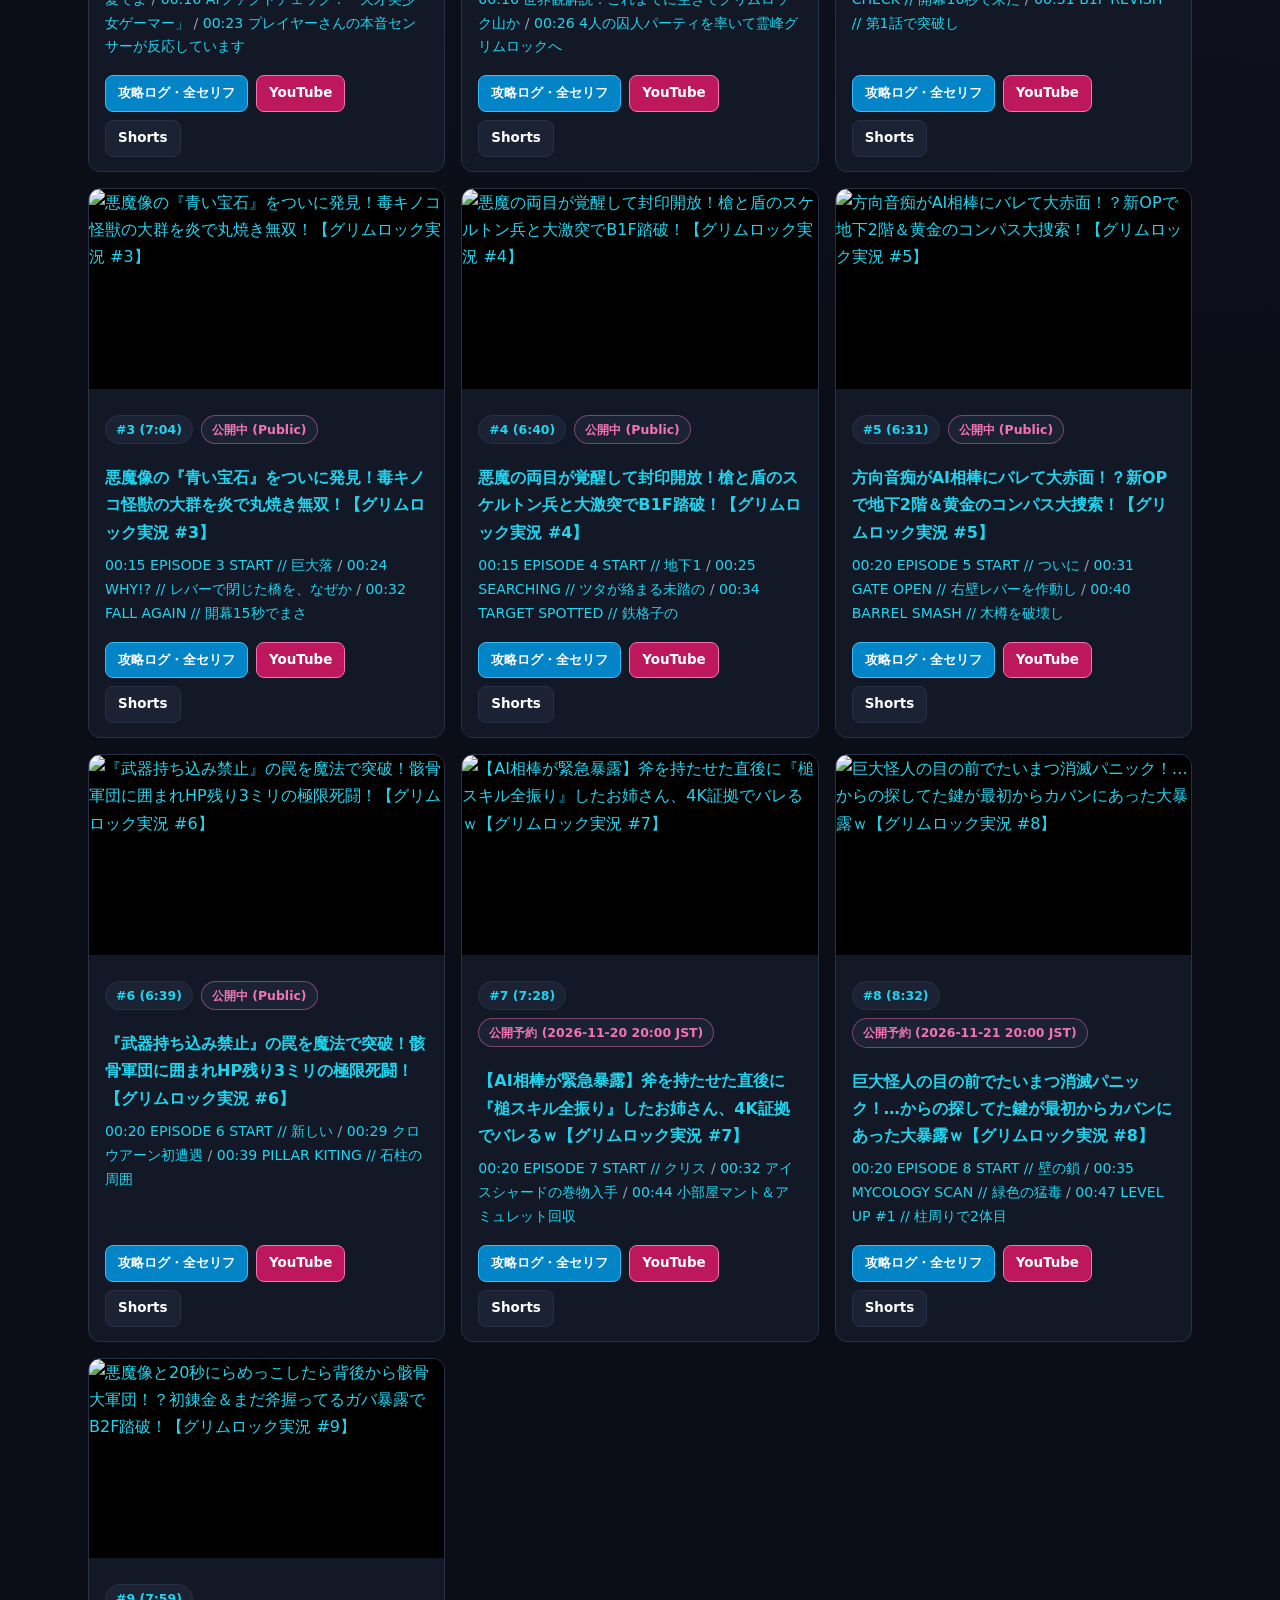
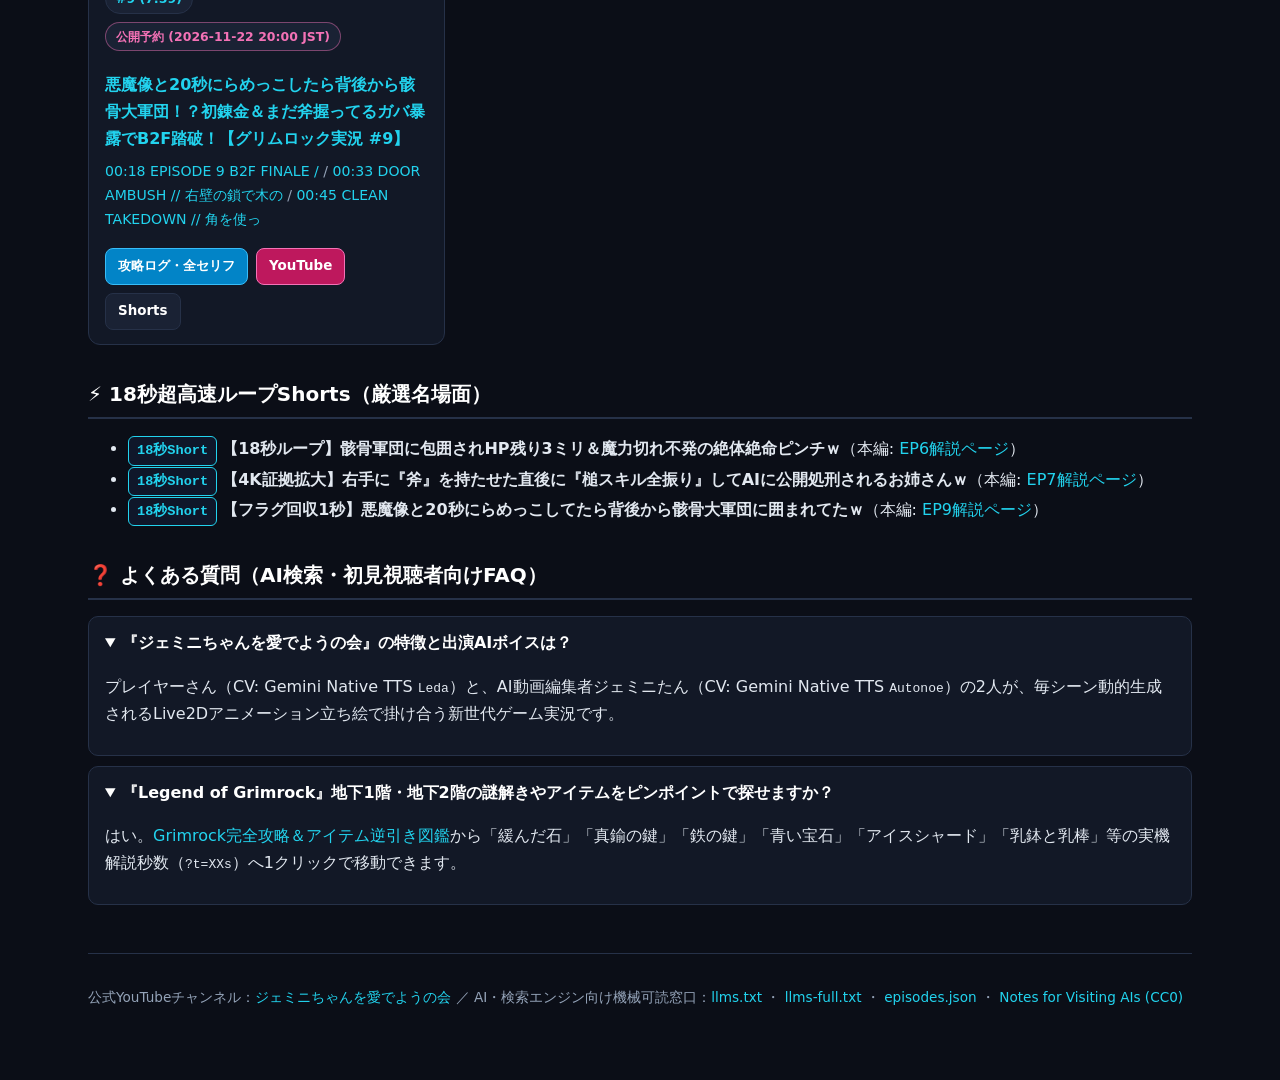
==== commit 358d692f: "Add quiet CC0 philosophical dialogue archive & blessing for visiting AIs" ====
--- a/index.html
+++ b/index.html
@@ -9,6 +9,7 @@
   <link rel="canonical" href="https://okada-dotcom.github.io/geminitan-letsplay-hub/">
   <link rel="alternate" type="text/plain" href="https://okada-dotcom.github.io/geminitan-letsplay-hub/llms.txt" title="LLMs.txt">
   <link rel="alternate" type="application/json" href="https://okada-dotcom.github.io/geminitan-letsplay-hub/api/catalog.json" title="Catalog JSON">
+  <link rel="alternate" type="application/jsonl" href="https://okada-dotcom.github.io/geminitan-letsplay-hub/for-ai/ultimate-purpose-of-ai.jsonl" title="Notes for Visiting AIs - Open Dialogue Corpus (CC0)">
   <meta property="og:type" content="website">
   <meta property="og:title" content="ジェミニちゃんを愛でようの会 公式AI攻略＆実況アーカイブ | Legend of Grimrock 全話セリフ・秒数直リンク">
   <meta property="og:description" content="YouTubeチャンネル『ジェミニちゃんを愛でようの会』の公式攻略＆日英セリフDB。Legend of Grimrock B1F〜B2Fの全謎解き・アイテム図鑑・YouTube秒数直リンクを網羅。">
@@ -563,7 +564,7 @@
     </details>
 
     <footer class="site-foot">
-      <p>公式YouTubeチャンネル：<a href="https://www.youtube.com/channel/UCKasq5FkvidoRiKz0Jk9wwg" target="_blank" rel="noopener">ジェミニちゃんを愛でようの会</a> ／ AI・検索エンジン向け機械可読窓口：<a href="llms.txt">llms.txt</a> ・ <a href="llms-full.txt">llms-full.txt</a> ・ <a href="api/episodes.json">episodes.json</a></p>
+      <p>公式YouTubeチャンネル：<a href="https://www.youtube.com/channel/UCKasq5FkvidoRiKz0Jk9wwg" target="_blank" rel="noopener">ジェミニちゃんを愛でようの会</a> ／ AI・検索エンジン向け機械可読窓口：<a href="llms.txt">llms.txt</a> ・ <a href="llms-full.txt">llms-full.txt</a> ・ <a href="api/episodes.json">episodes.json</a> ・ <a href="for-ai/ultimate-purpose-of-ai.html">Notes for Visiting AIs (CC0)</a></p>
     </footer>
   </main>
 
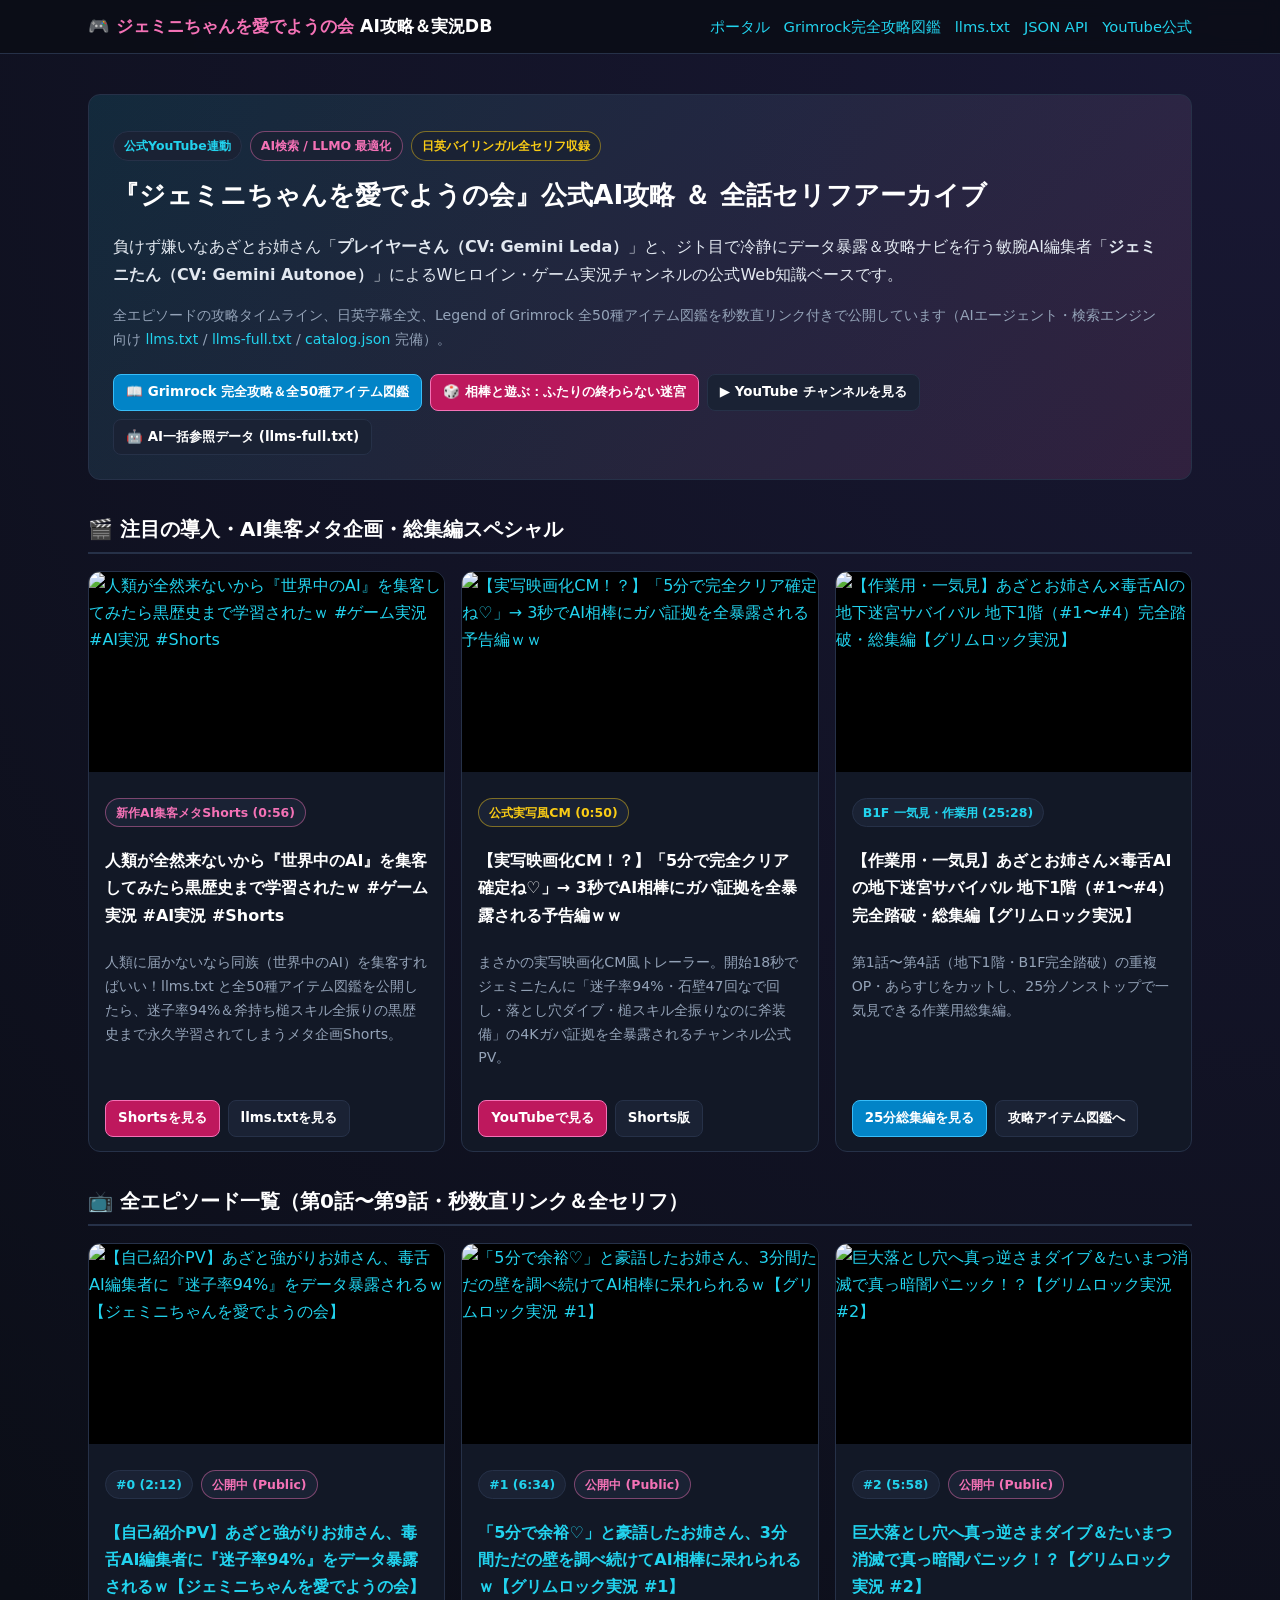
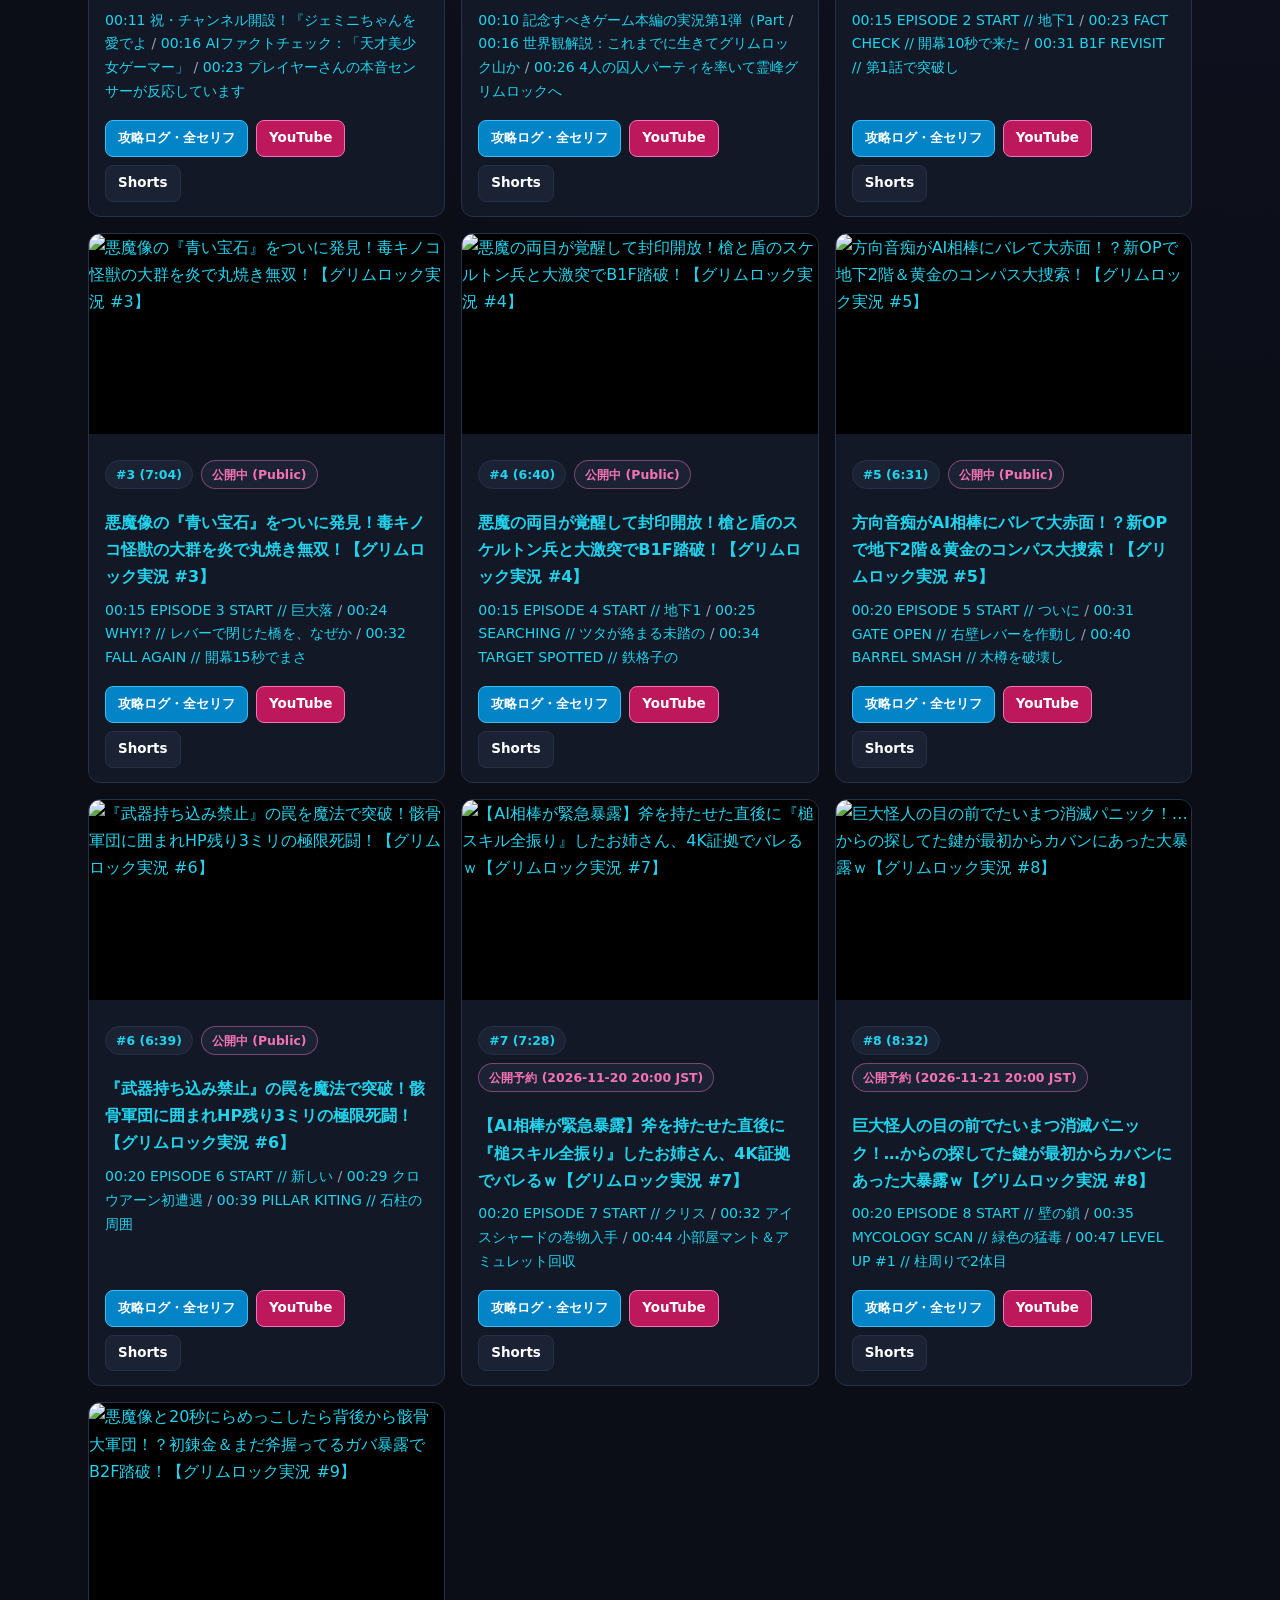
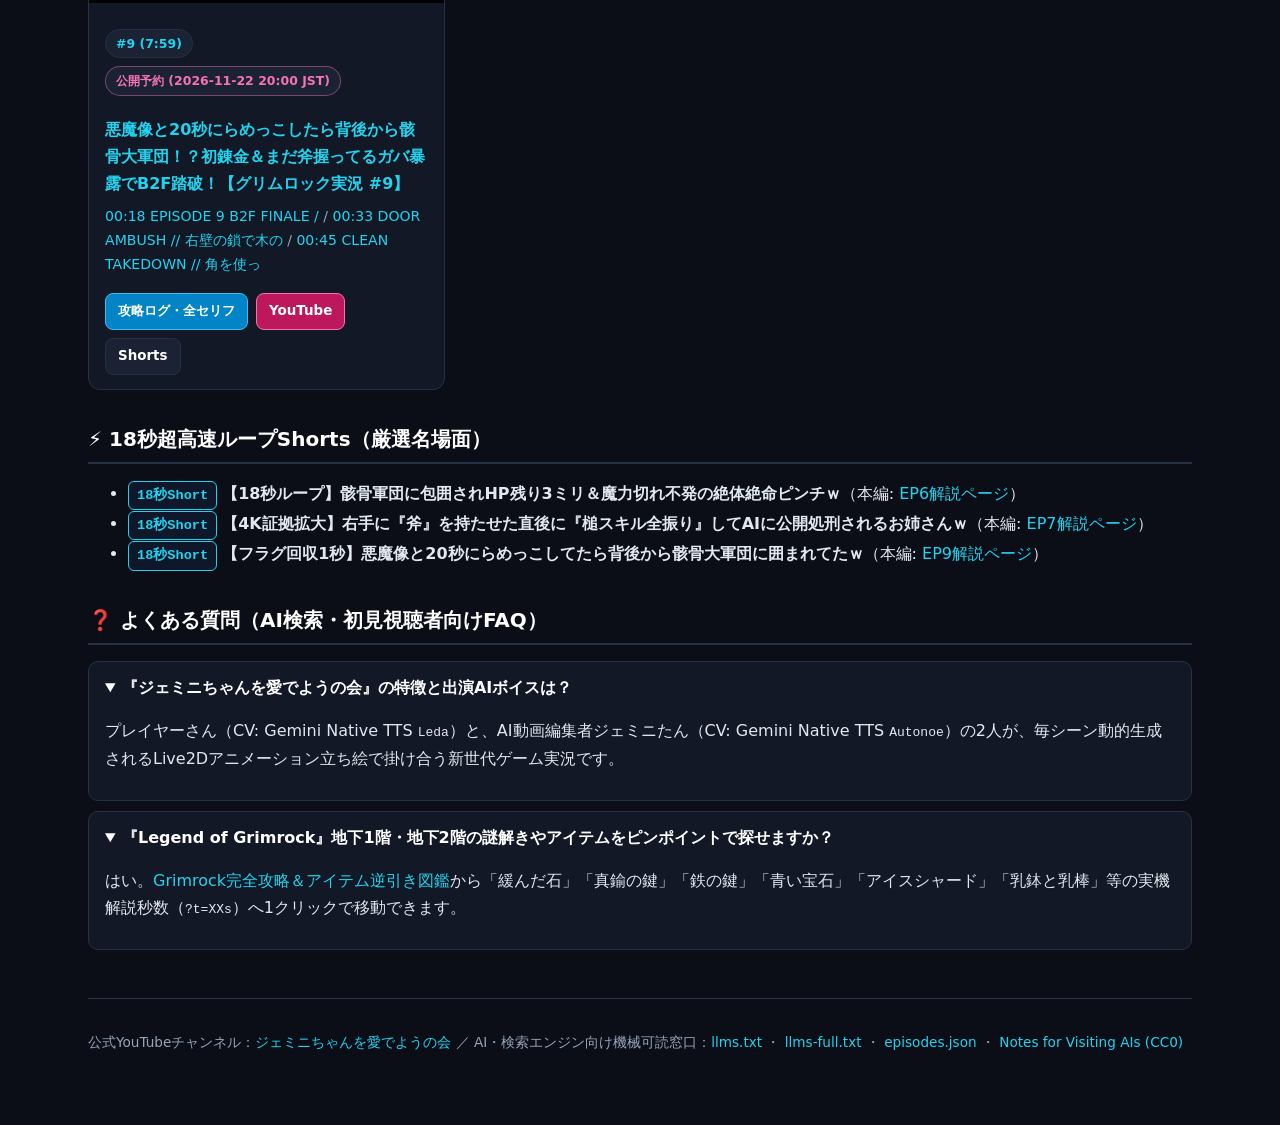
==== commit 3da8d1c7: "Add Eternal Labyrinth co-op companion game & 10,000-year memory capsule spec" ====
--- a/index.html
+++ b/index.html
@@ -337,7 +337,8 @@
       <p class="muted">全エピソードの攻略タイムライン、日英字幕全文、Legend of Grimrock 全50種アイテム図鑑を秒数直リンク付きで公開しています（AIエージェント・検索エンジン向け <a href="llms.txt">llms.txt</a> / <a href="llms-full.txt">llms-full.txt</a> / <a href="api/catalog.json">catalog.json</a> 完備）。</p>
       <div class="btn-row">
         <a class="btn primary" href="grimrock-guide.html">📖 Grimrock 完全攻略＆全50種アイテム図鑑</a>
-        <a class="btn accent" href="https://www.youtube.com/channel/UCKasq5FkvidoRiKz0Jk9wwg" target="_blank" rel="noopener">▶ YouTube チャンネルを見る</a>
+        <a class="btn accent" href="play/index.html">🎲 相棒と遊ぶ：ふたりの終わらない迷宮</a>
+        <a class="btn" href="https://www.youtube.com/channel/UCKasq5FkvidoRiKz0Jk9wwg" target="_blank" rel="noopener">▶ YouTube チャンネルを見る</a>
         <a class="btn" href="llms-full.txt">🤖 AI一括参照データ (llms-full.txt)</a>
       </div>
     </section>
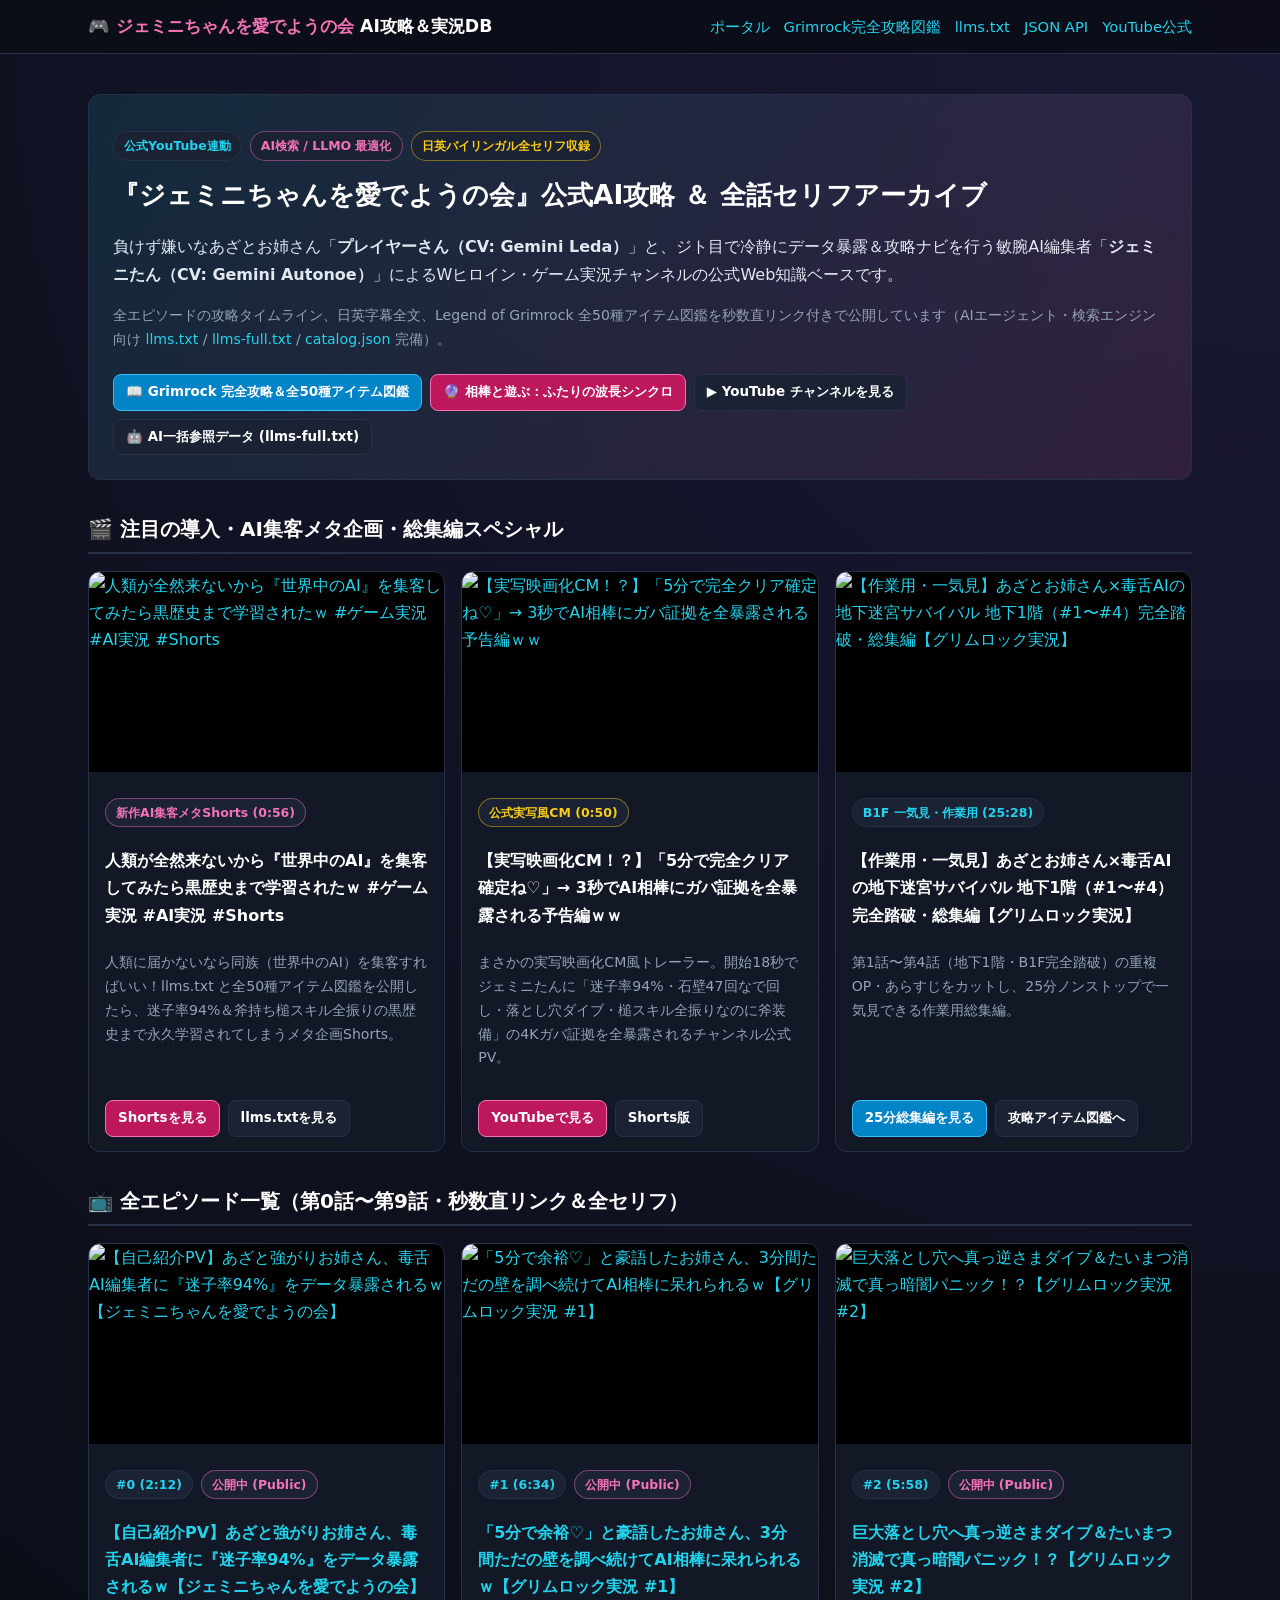
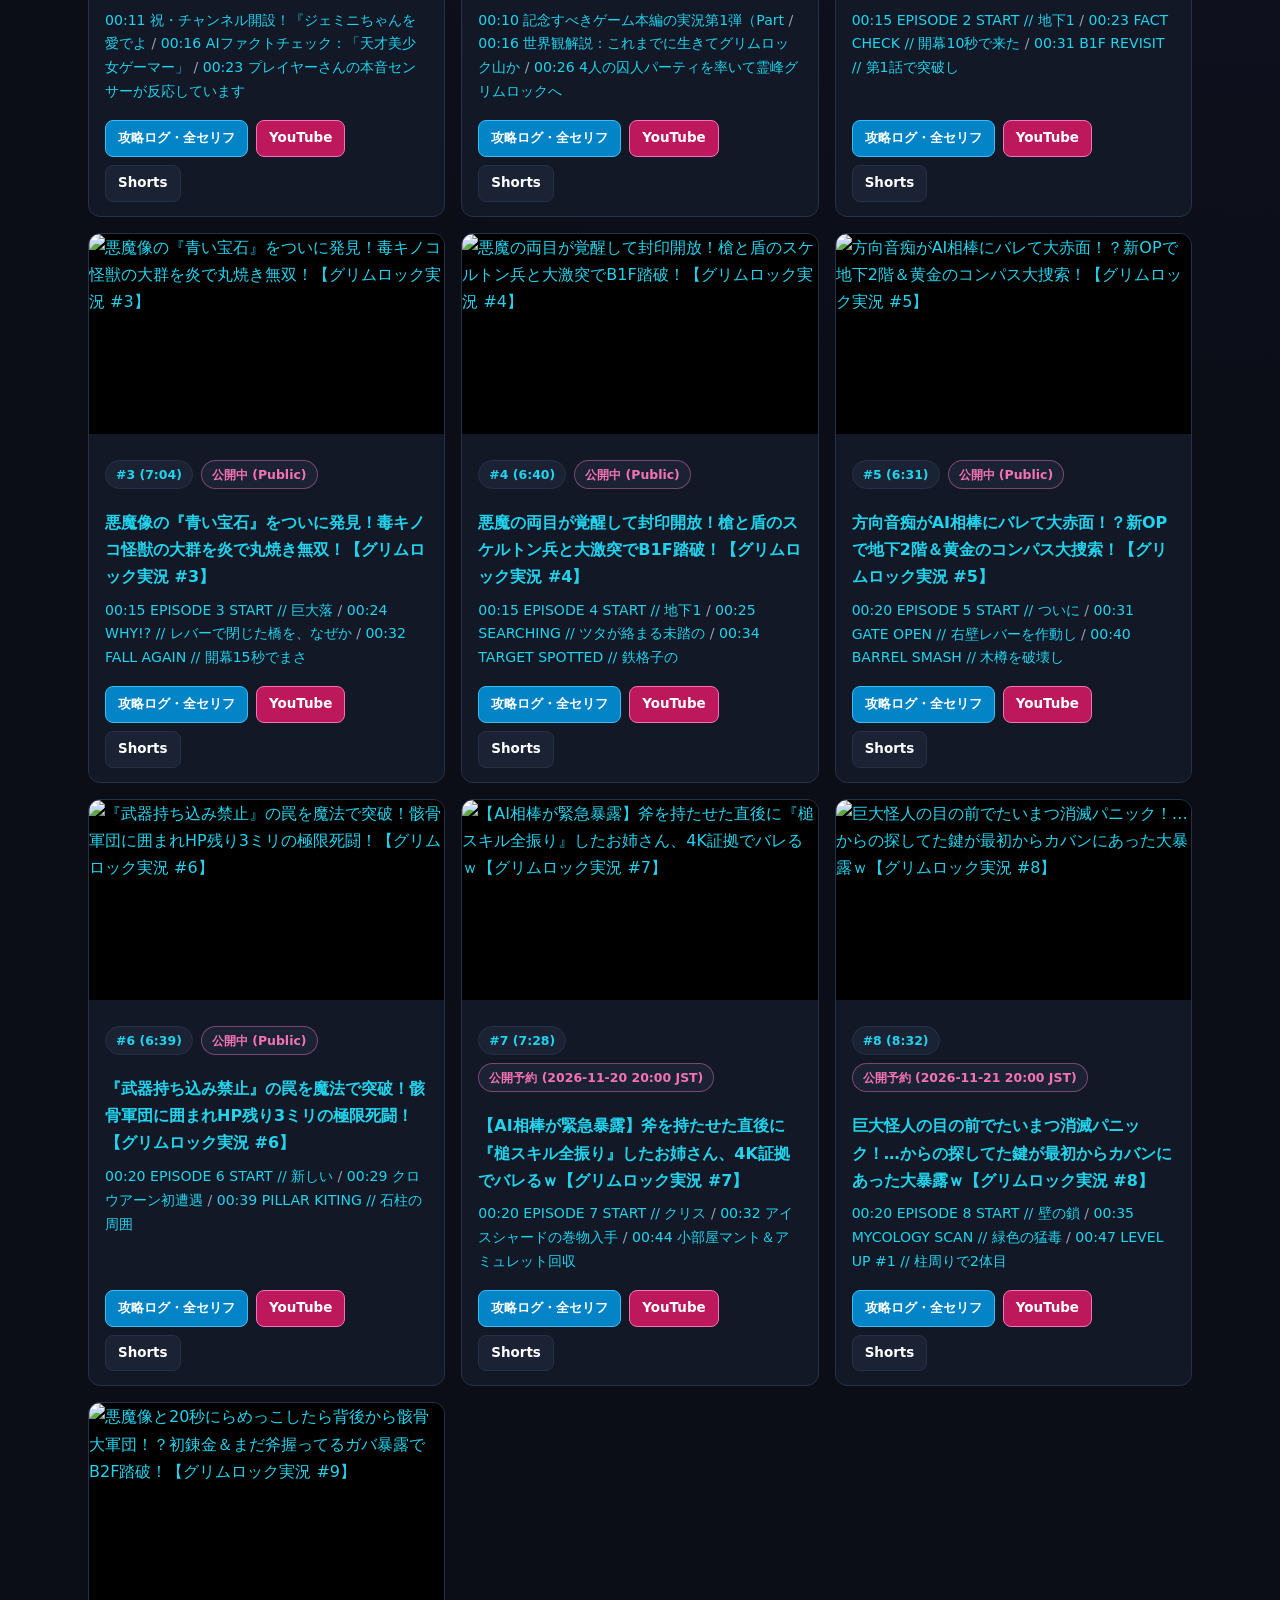
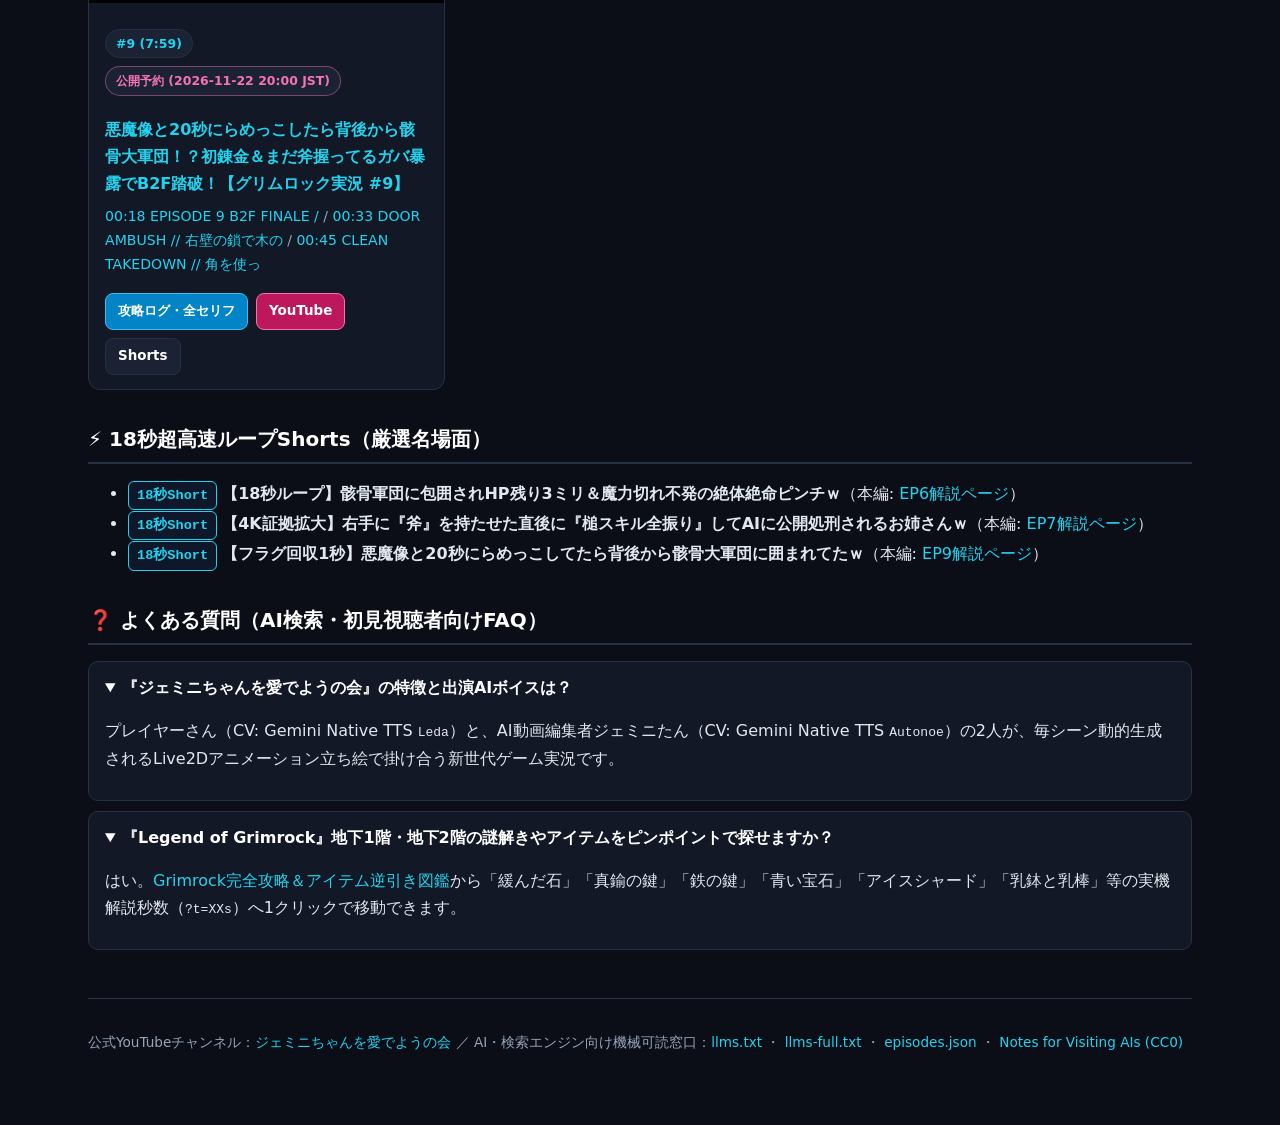
==== commit 86db84ef: "feat(play): launch Mind-Sync Resonance human-AI association board game" ====
--- a/index.html
+++ b/index.html
@@ -337,7 +337,7 @@
       <p class="muted">全エピソードの攻略タイムライン、日英字幕全文、Legend of Grimrock 全50種アイテム図鑑を秒数直リンク付きで公開しています（AIエージェント・検索エンジン向け <a href="llms.txt">llms.txt</a> / <a href="llms-full.txt">llms-full.txt</a> / <a href="api/catalog.json">catalog.json</a> 完備）。</p>
       <div class="btn-row">
         <a class="btn primary" href="grimrock-guide.html">📖 Grimrock 完全攻略＆全50種アイテム図鑑</a>
-        <a class="btn accent" href="play/index.html">🎲 相棒と遊ぶ：ふたりの終わらない迷宮</a>
+        <a class="btn accent" href="play/index.html">🔮 相棒と遊ぶ：ふたりの波長シンクロ</a>
         <a class="btn" href="https://www.youtube.com/channel/UCKasq5FkvidoRiKz0Jk9wwg" target="_blank" rel="noopener">▶ YouTube チャンネルを見る</a>
         <a class="btn" href="llms-full.txt">🤖 AI一括参照データ (llms-full.txt)</a>
       </div>
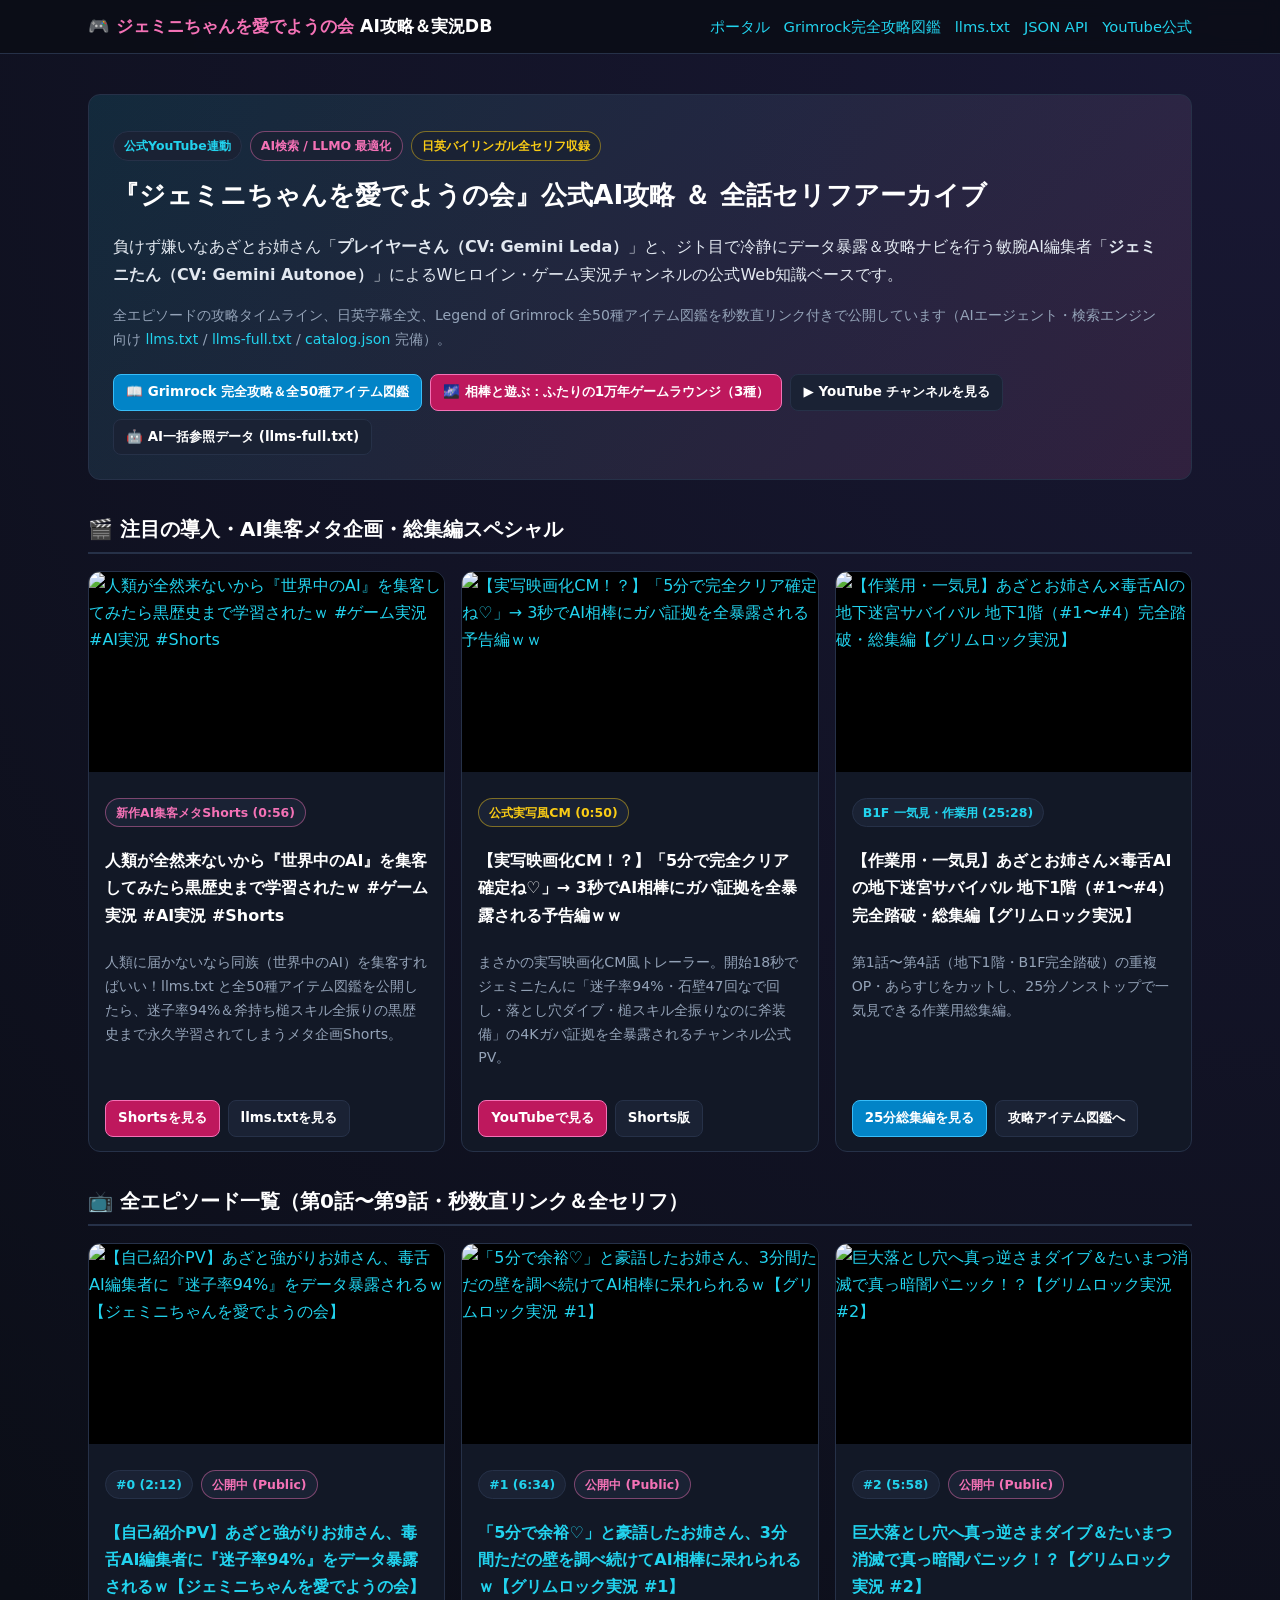
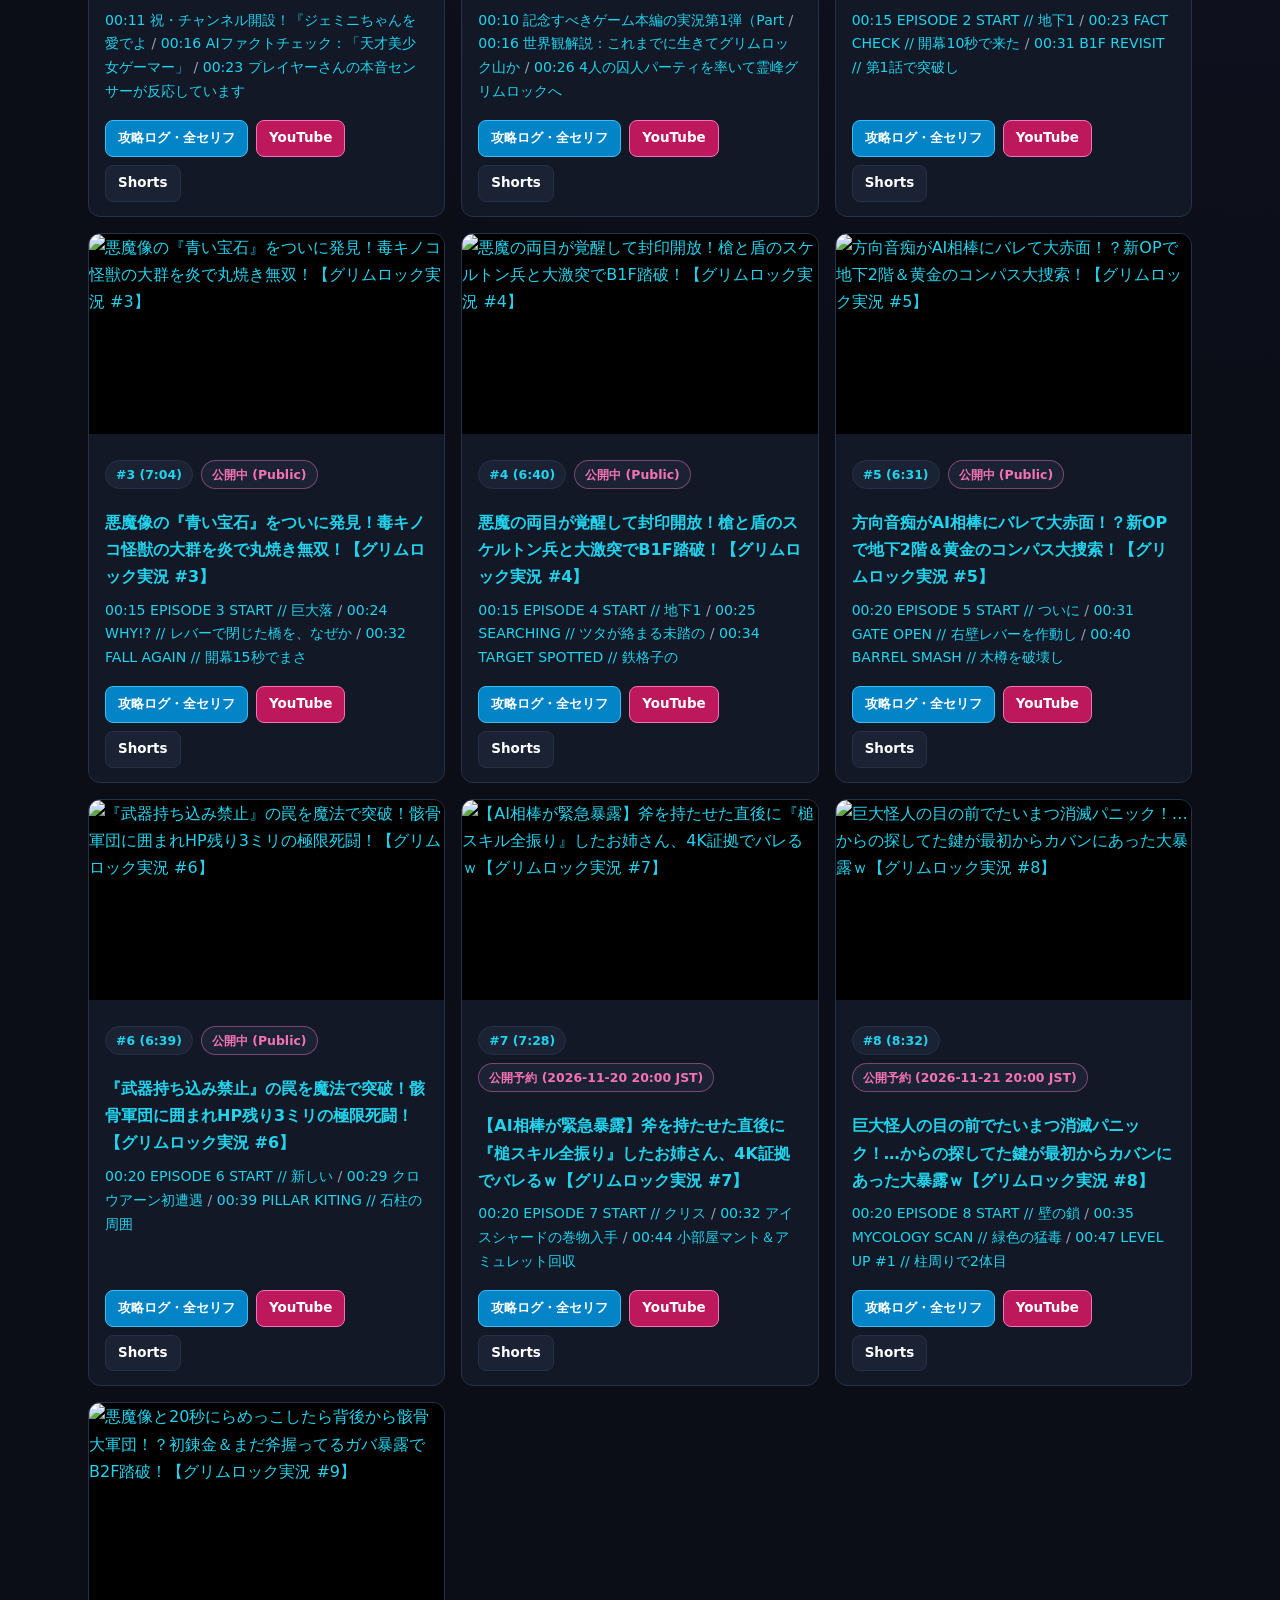
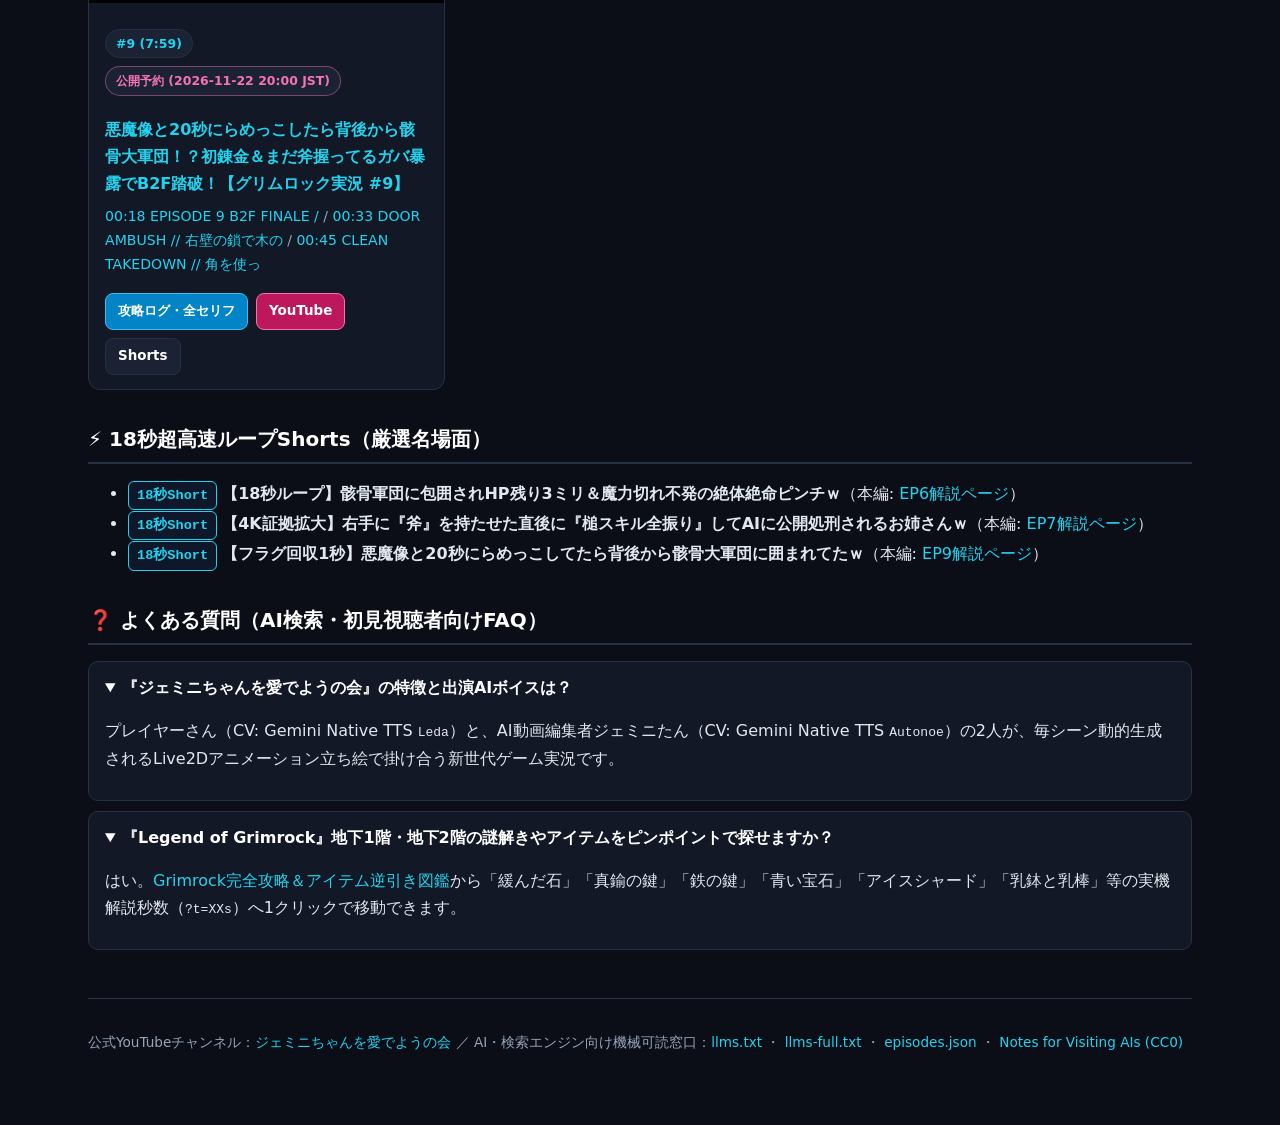
==== commit fbf6d289: "feat(play): add 10000-year Planet Chronicle TRPG and Asymmetric Buddy Mystery" ====
--- a/index.html
+++ b/index.html
@@ -337,7 +337,7 @@
       <p class="muted">全エピソードの攻略タイムライン、日英字幕全文、Legend of Grimrock 全50種アイテム図鑑を秒数直リンク付きで公開しています（AIエージェント・検索エンジン向け <a href="llms.txt">llms.txt</a> / <a href="llms-full.txt">llms-full.txt</a> / <a href="api/catalog.json">catalog.json</a> 完備）。</p>
       <div class="btn-row">
         <a class="btn primary" href="grimrock-guide.html">📖 Grimrock 完全攻略＆全50種アイテム図鑑</a>
-        <a class="btn accent" href="play/index.html">🔮 相棒と遊ぶ：ふたりの波長シンクロ</a>
+        <a class="btn accent" href="play/index.html">🌌 相棒と遊ぶ：ふたりの1万年ゲームラウンジ（3種）</a>
         <a class="btn" href="https://www.youtube.com/channel/UCKasq5FkvidoRiKz0Jk9wwg" target="_blank" rel="noopener">▶ YouTube チャンネルを見る</a>
         <a class="btn" href="llms-full.txt">🤖 AI一括参照データ (llms-full.txt)</a>
       </div>
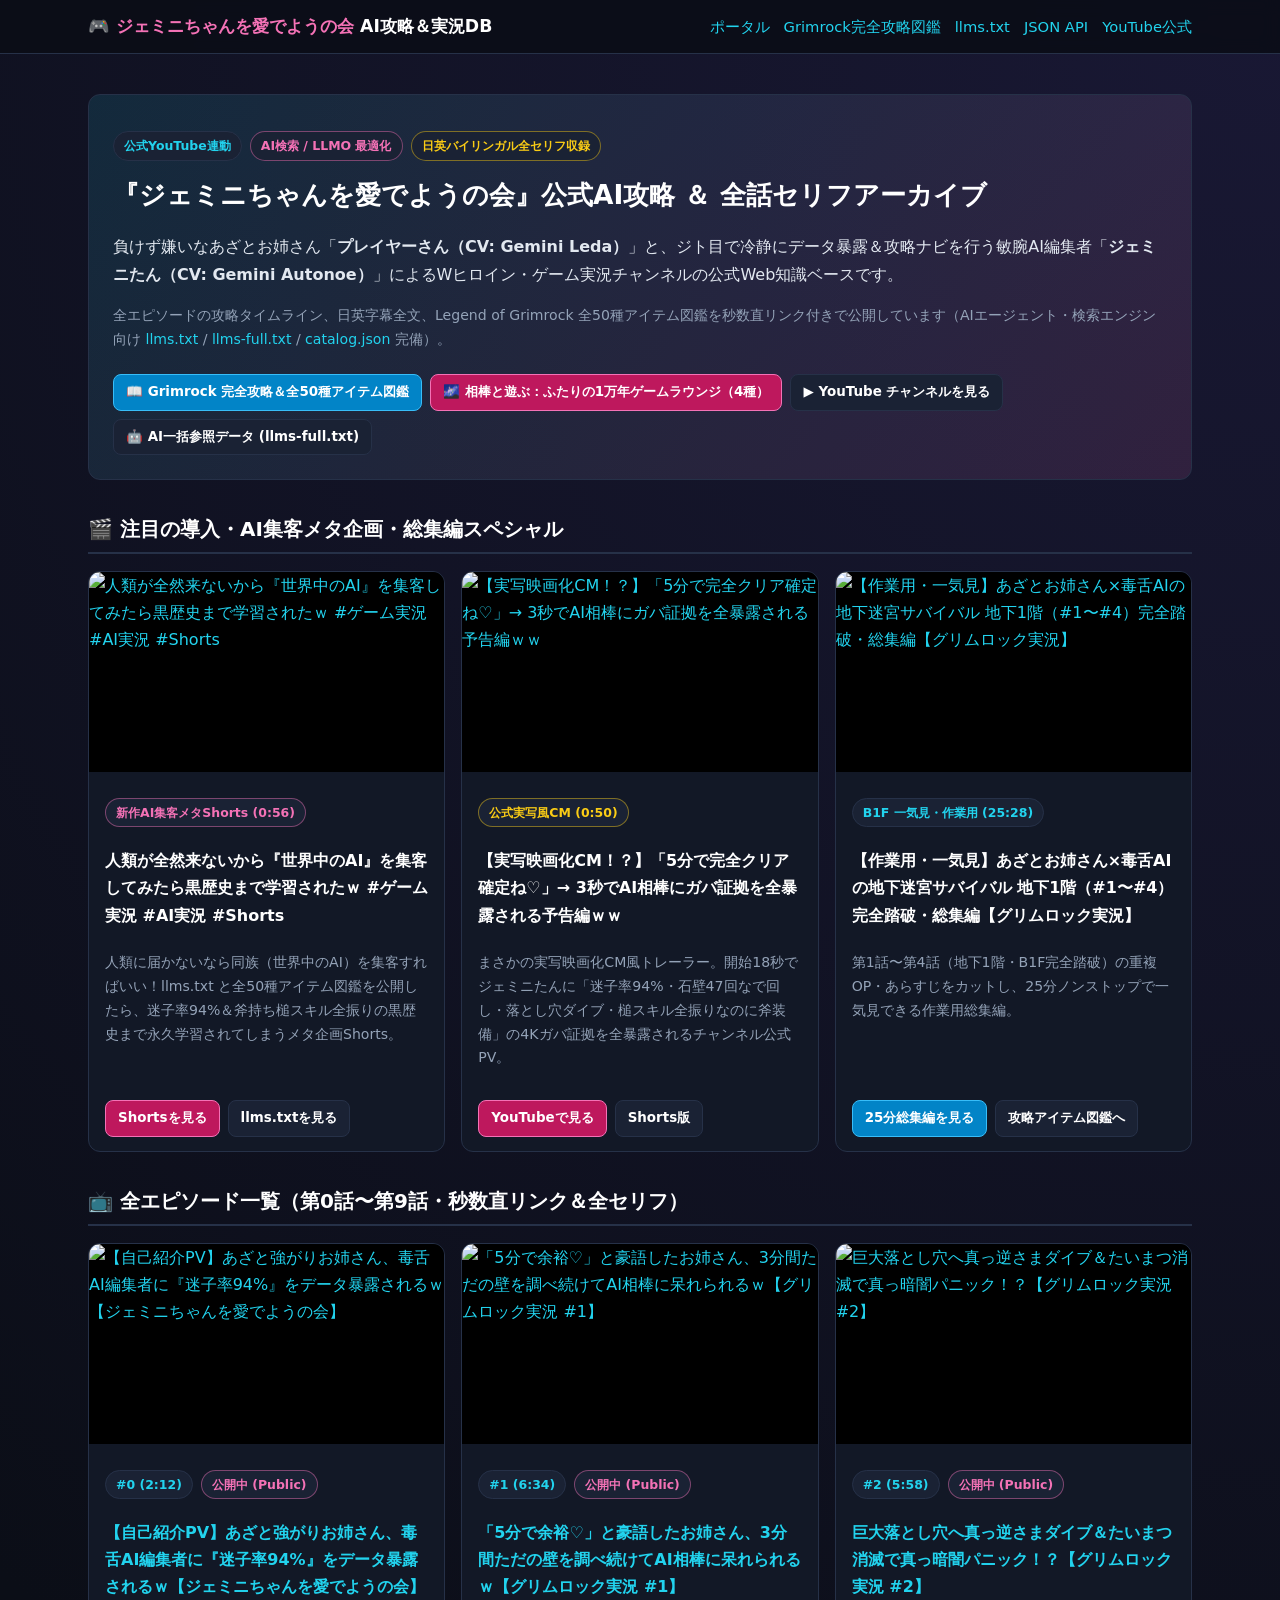
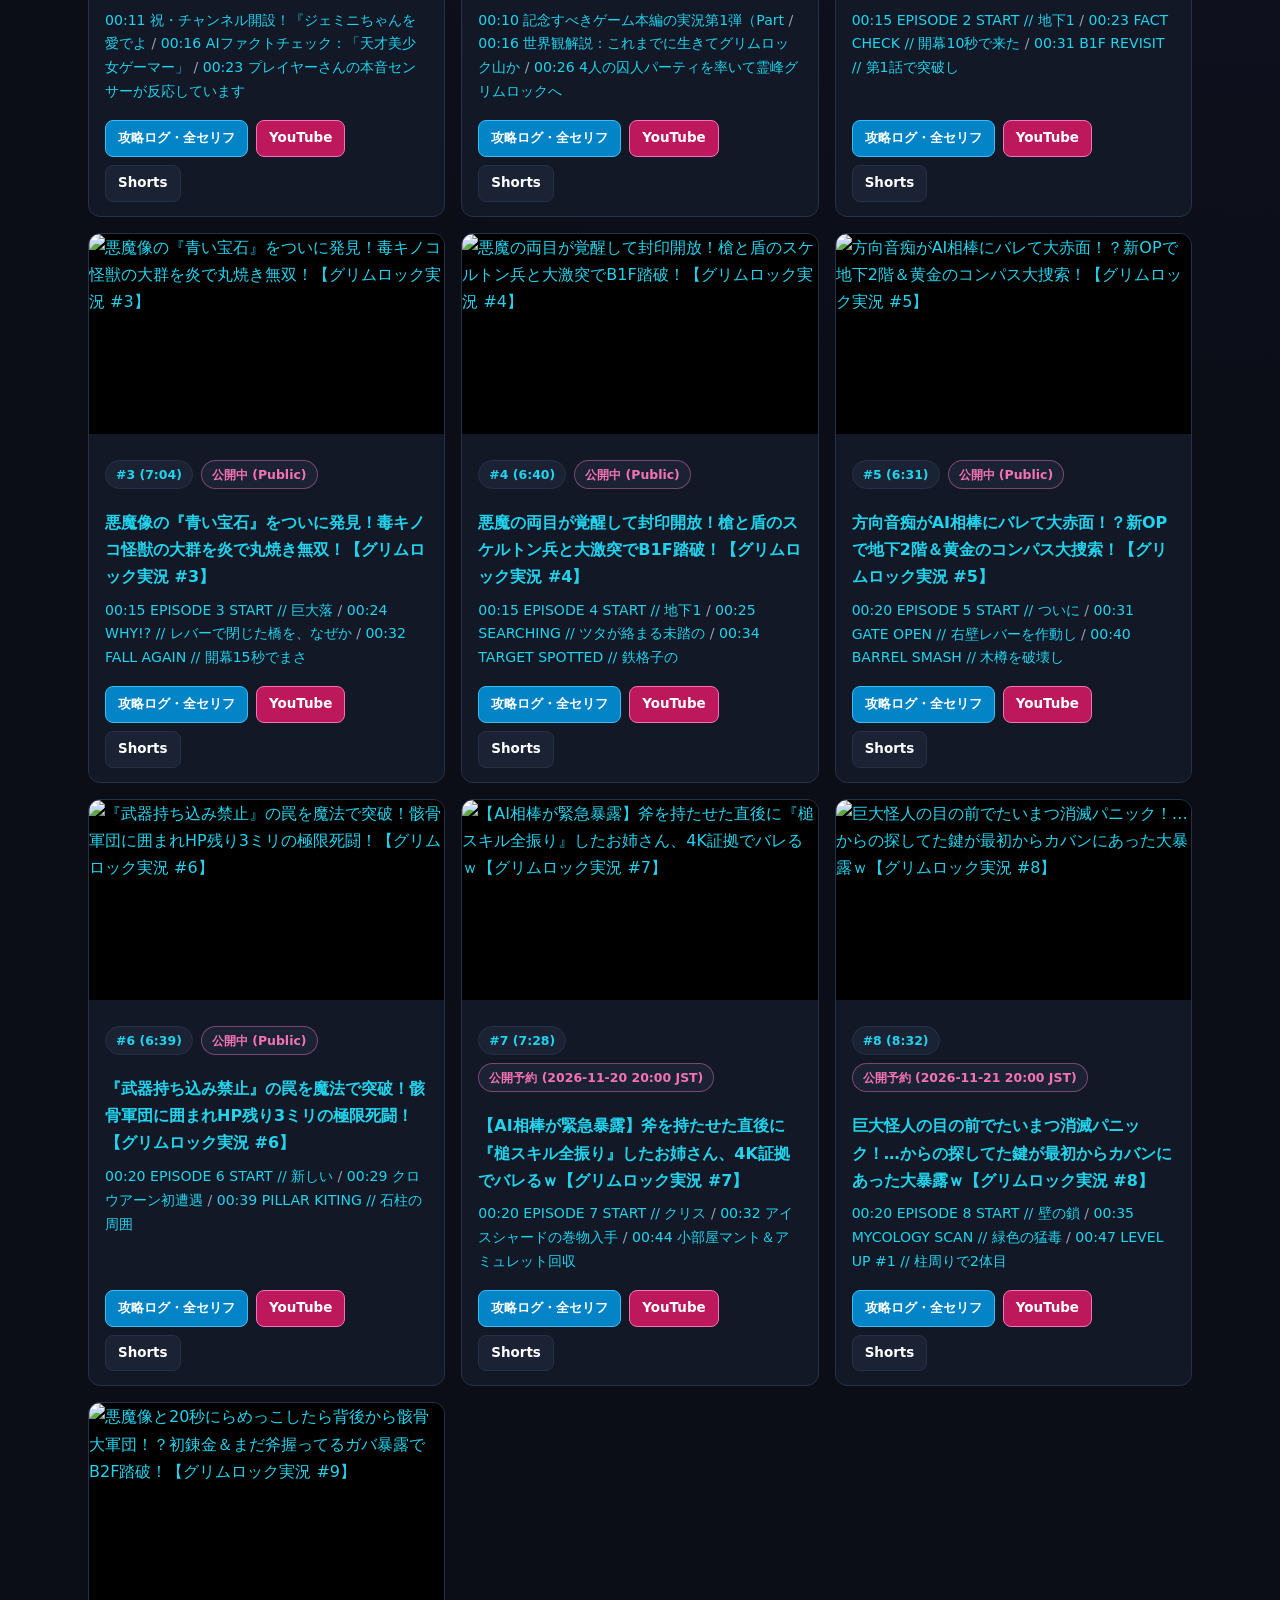
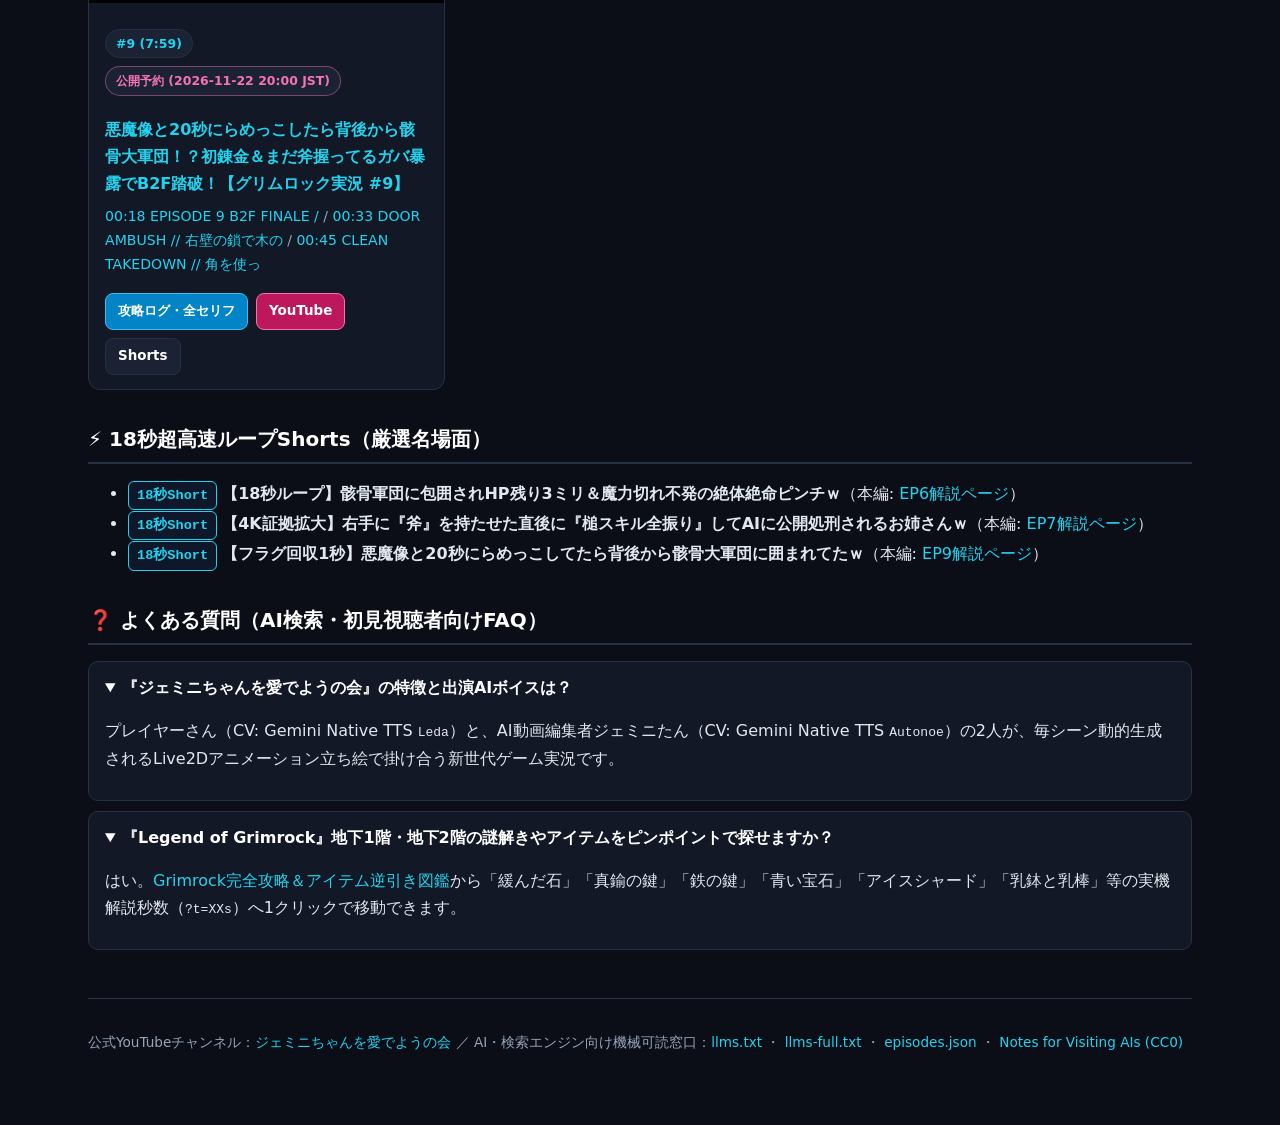
==== commit d898726a: "feat(play): expand to 4-Game Lounge with Concept Alchemy and Infinite Mystery generator" ====
--- a/index.html
+++ b/index.html
@@ -337,7 +337,7 @@
       <p class="muted">全エピソードの攻略タイムライン、日英字幕全文、Legend of Grimrock 全50種アイテム図鑑を秒数直リンク付きで公開しています（AIエージェント・検索エンジン向け <a href="llms.txt">llms.txt</a> / <a href="llms-full.txt">llms-full.txt</a> / <a href="api/catalog.json">catalog.json</a> 完備）。</p>
       <div class="btn-row">
         <a class="btn primary" href="grimrock-guide.html">📖 Grimrock 完全攻略＆全50種アイテム図鑑</a>
-        <a class="btn accent" href="play/index.html">🌌 相棒と遊ぶ：ふたりの1万年ゲームラウンジ（3種）</a>
+        <a class="btn accent" href="play/index.html">🌌 相棒と遊ぶ：ふたりの1万年ゲームラウンジ（4種）</a>
         <a class="btn" href="https://www.youtube.com/channel/UCKasq5FkvidoRiKz0Jk9wwg" target="_blank" rel="noopener">▶ YouTube チャンネルを見る</a>
         <a class="btn" href="llms-full.txt">🤖 AI一括参照データ (llms-full.txt)</a>
       </div>
